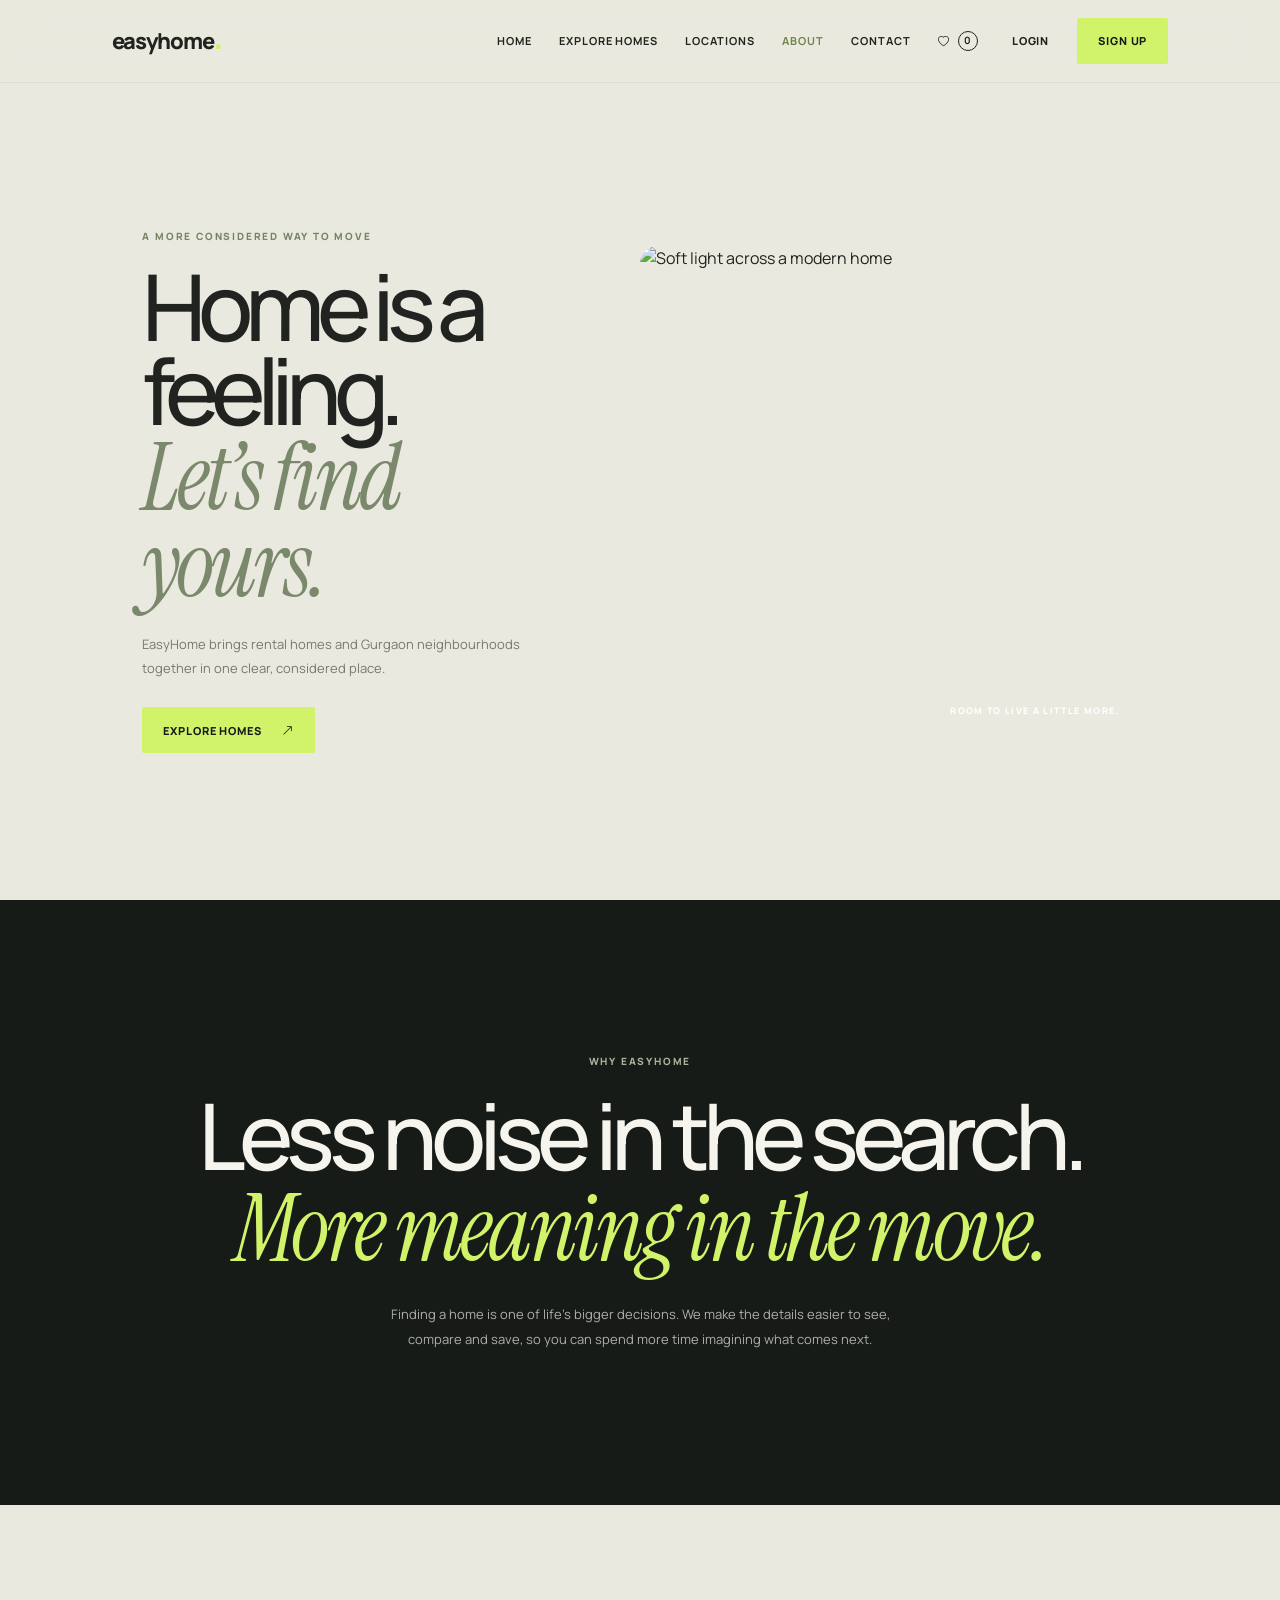
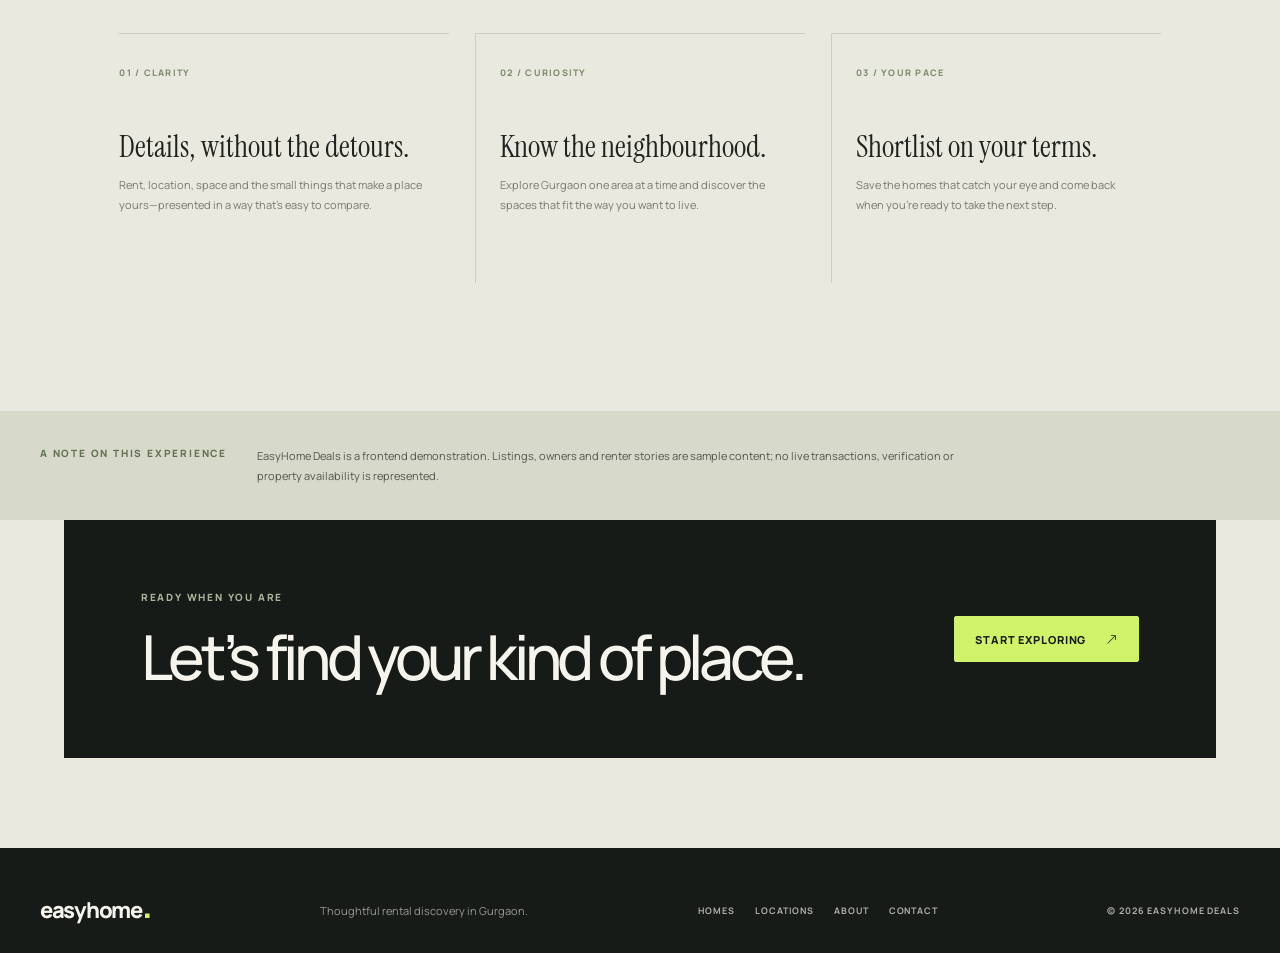
==== about.html @ 5fc77f05 "Redesign EasyHome Deals UI and add new pages" ====
<!DOCTYPE html>
<html lang="en">
<head><meta charset="UTF-8"><meta name="viewport" content="width=device-width, initial-scale=1.0"><title>About | EasyHome Deals</title><link rel="preconnect" href="https://images.unsplash.com"><link rel="stylesheet" href="https://cdn.jsdelivr.net/npm/bootstrap-icons@1.11.3/font/bootstrap-icons.css"><link rel="stylesheet" href="css/style.css"></head>
<body>
  <header><nav class="navbar" aria-label="Main navigation"><a class="logo" href="index.html">easyhome<span class="brand-mark">.</span></a><button class="menu-toggle" id="menuToggle" aria-label="Open menu" aria-expanded="false" aria-controls="navLinks"><i class="bi bi-list"></i></button><div class="nav-links" id="navLinks"><a href="index.html">Home</a><a href="explore.html">Explore Homes</a><a href="locations.html">Locations</a><a class="active" href="about.html">About</a><a href="contact.html">Contact</a><a href="wishlist.html" class="wishlist-link"><i class="bi bi-heart"></i><span data-wishlist-count>0</span></a></div><div class="auth-nav" data-auth></div></nav></header>
  <main class="brand-page">
    <section class="about-hero"><div><p class="eyebrow">A MORE CONSIDERED WAY TO MOVE</p><h1>Home is a feeling.<br><em>Let’s find yours.</em></h1><p>EasyHome brings rental homes and Gurgaon neighbourhoods together in one clear, considered place.</p><a class="primary-btn" href="explore.html">Explore homes <i class="bi bi-arrow-up-right"></i></a></div><div class="about-image"><img src="https://images.unsplash.com/photo-1600607688969-a5bfcd646154?auto=format&fit=crop&w=1400&q=85" alt="Soft light across a modern home" loading="lazy"><span>ROOM TO LIVE A LITTLE MORE.</span></div></section>
    <section class="about-manifesto"><p class="eyebrow">WHY EASYHOME</p><h2>Less noise in the search.<br><em>More meaning in the move.</em></h2><p>Finding a home is one of life’s bigger decisions. We make the details easier to see, compare and save, so you can spend more time imagining what comes next.</p></section>
    <section class="about-pillars section-wrap"><article><span>01 / CLARITY</span><h2>Details, without the detours.</h2><p>Rent, location, space and the small things that make a place yours—presented in a way that’s easy to compare.</p></article><article><span>02 / CURIOSITY</span><h2>Know the neighbourhood.</h2><p>Explore Gurgaon one area at a time and discover the spaces that fit the way you want to live.</p></article><article><span>03 / YOUR PACE</span><h2>Shortlist on your terms.</h2><p>Save the homes that catch your eye and come back when you’re ready to take the next step.</p></article></section>
    <section class="about-disclaimer"><span class="eyebrow">A NOTE ON THIS EXPERIENCE</span><p>EasyHome Deals is a frontend demonstration. Listings, owners and renter stories are sample content; no live transactions, verification or property availability is represented.</p></section>
    <section class="cta-banner"><div><p class="eyebrow">READY WHEN YOU ARE</p><h2>Let’s find your kind of place.</h2></div><a class="primary-btn" href="explore.html">Start exploring <i class="bi bi-arrow-up-right"></i></a></section>
  </main>
  <footer class="site-footer"><div class="footer-content"><a class="logo" href="index.html">easyhome<span class="brand-mark">.</span></a><p>Thoughtful rental discovery in Gurgaon.</p><div class="footer-links"><a href="explore.html">Homes</a><a href="locations.html">Locations</a><a href="about.html">About</a><a href="contact.html">Contact</a></div><span>© 2026 EASYHOME DEALS</span></div></footer>
  <script src="js/data.js"></script><script src="js/app.js"></script>
</body>
</html>
---- css/style.css ----
/* =========================================
   EASYHOME DEALS - MAIN STYLESHEET
   ========================================= */


/* ---------- Google Font ---------- */

@import url('https://fonts.googleapis.com/css2?family=DM+Sans:wght@400;500;600;700&family=Playfair+Display:wght@600;700&display=swap');
@import url('https://fonts.googleapis.com/css2?family=Instrument+Serif:ital@0;1&family=Manrope:wght@400;500;600;700;800&display=swap');


/* ---------- Global Styles ---------- */

* {
    margin: 0;
    padding: 0;
    box-sizing: border-box;
}

html {
    scroll-behavior: smooth;
}

body {
    font-family: 'DM Sans', sans-serif;
    background: #f8f8f6;
    color: #1d1d1d;
    line-height: 1.6;
}

a {
    text-decoration: none;
    color: inherit;
}

button,
input,
select {
    font-family: inherit;
}


/* ---------- Navigation ---------- */

header {
    width: 100%;
    background: #ffffff;
    position: sticky;
    top: 0;
    z-index: 1000;
    border-bottom: 1px solid #eeeeee;
}

.navbar {
    max-width: 1200px;
    margin: auto;
    height: 76px;

    display: flex;
    align-items: center;
    justify-content: space-between;

    padding: 0 24px;
}

.logo {
    font-size: 25px;
    font-weight: 700;
    letter-spacing: -0.5px;
}

.logo span {
    color: #c56a32;
}

.nav-links {
    display: flex;
    list-style: none;
    gap: 35px;
}

.nav-links a {
    font-size: 14px;
    font-weight: 500;
    color: #444;

    transition: 0.3s;
}

.nav-links a:hover {
    color: #c56a32;
}

.login-btn {
    border: none;
    background: #1d1d1d;
    color: white;

    padding: 11px 22px;

    border-radius: 8px;

    font-size: 14px;
    font-weight: 600;

    cursor: pointer;

    transition: 0.3s;
}

.login-btn:hover {
    background: #c56a32;
}


/* ---------- Hero Section ---------- */

.hero {
    min-height: 650px;

    display: flex;
    align-items: center;

    background:
        linear-gradient(
            rgba(20, 20, 20, 0.58),
            rgba(20, 20, 20, 0.58)
        ),
        url("https://images.unsplash.com/photo-1600607687920-4e2a09cf159d?auto=format&fit=crop&w=2000&q=85");

    background-size: cover;
    background-position: center;

    color: white;
}

.hero-content {
    width: 1200px;
    max-width: calc(100% - 48px);

    margin: auto;
}

.small-heading {
    font-size: 13px;
    font-weight: 700;

    letter-spacing: 2px;

    margin-bottom: 18px;
}

.hero h1 {
    max-width: 750px;

    font-family: 'Playfair Display', serif;

    font-size: clamp(48px, 6vw, 78px);

    line-height: 1.05;

    letter-spacing: -2px;

    margin-bottom: 25px;
}

.hero h1 span {
    display: block;
    color: #f0a36f;
}

.hero-text {
    max-width: 550px;

    font-size: 17px;

    color: #eeeeee;

    margin-bottom: 42px;
}


/* ---------- Search Box ---------- */

.search-box {
    max-width: 1050px;

    background: white;

    border-radius: 12px;

    padding: 10px;

    display: flex;
    align-items: center;

    gap: 5px;

    box-shadow: 0 15px 50px rgba(0, 0, 0, 0.25);
}

.search-field {
    flex: 1;
    height: 68px;
    padding: 0 15px;

    border-right: 1px solid #eeeeee;

    display: grid;
    grid-template-rows: 18px 24px;
    align-content: center;
}

.search-field label {
    display: flex;
    align-items: center;

    height: 18px;

    font-size: 11px;
    font-weight: 700;
    color: #888;

    text-transform: uppercase;
    letter-spacing: 0.5px;

    margin: 0;
}
.search-field input,
.search-field select {
    width: 100%;
    height: 24px;

    border: none;
    outline: none;

    background: transparent;

    color: #222;
    font-size: 14px;

    padding: 0;
    margin: 0;

    line-height: 24px;
}
.search-field select {
    appearance: auto;
    cursor: pointer;
}
.search-btn {
    border: none;

    background: #c56a32;

    color: white;

    padding: 18px 30px;

    border-radius: 8px;

    font-size: 14px;

    font-weight: 700;

    cursor: pointer;

    transition: 0.3s;
}

.search-btn:hover {
    background: #a95325;

    transform: translateY(-1px);
}


/* ---------- General Section ---------- */

.properties,
.locations {
    max-width: 1200px;

    margin: auto;

    padding: 100px 24px;
}

.section-heading {
    display: flex;

    align-items: end;

    justify-content: space-between;

    margin-bottom: 40px;
}

.section-label {
    color: #c56a32;

    font-size: 12px;

    font-weight: 700;

    letter-spacing: 2px;

    margin-bottom: 8px;
}

.section-heading h2,
.about h2 {
    font-family: 'Playfair Display', serif;

    font-size: 42px;

    line-height: 1.15;

    letter-spacing: -1px;
}

.section-heading > a {
    color: #c56a32;

    font-size: 14px;

    font-weight: 700;
}


/* ---------- Property Cards ---------- */

.property-grid {
    display: grid;

    grid-template-columns: repeat(3, 1fr);

    gap: 25px;
}

.property-card {
    background: white;

    border-radius: 14px;

    overflow: hidden;

    border: 1px solid #eeeeee;

    transition: 0.3s;
}

.property-card:hover {
    transform: translateY(-7px);

    box-shadow: 0 15px 40px rgba(0, 0, 0, 0.09);
}

.property-image {
    height: 230px;

    position: relative;

    overflow: hidden;

    background: #ddd;
}


   .property-image img {
    width: 100%;
    height: 100%;
    object-fit: cover;
    display: block;
    transition: 0.5s ease;
}

.property-card:hover .property-image img {
    transform: scale(1.05);
}


.property-badge {
    position: absolute;

    top: 15px;
    left: 15px;

    z-index: 2;

    background: white;

    color: #222;

    padding: 6px 11px;

    border-radius: 6px;

    font-size: 11px;

    font-weight: 700;
}

.property-info {
    padding: 22px;
}

.property-type {
    font-size: 11px;

    color: #c56a32;

    font-weight: 700;

    text-transform: uppercase;

    letter-spacing: 0.5px;

    margin-bottom: 7px;
}

.property-info h3 {
    font-size: 19px;

    margin-bottom: 7px;
}

.property-location {
    font-size: 13px;

    color: #777;

    margin-bottom: 20px;
}

.property-bottom {
    display: flex;

    align-items: center;

    justify-content: space-between;
}

.property-bottom strong {
    font-size: 18px;
}

.property-bottom strong span {
    font-size: 12px;

    font-weight: 400;

    color: #888;
}

.view-btn {
    border: 1px solid #ddd;

    background: white;

    padding: 8px 15px;

    border-radius: 7px;

    cursor: pointer;

    font-size: 12px;

    font-weight: 600;

    transition: 0.3s;
}

.view-btn:hover {
    background: #1d1d1d;

    color: white;

    border-color: #1d1d1d;
}


/* ---------- Locations ---------- */

.locations {
    padding-top: 20px;
}

.location-grid {
    display: grid;

    grid-template-columns: repeat(4, 1fr);

    gap: 18px;
}

.location-card {
    background: white;

    border: 1px solid #eeeeee;

    padding: 28px 22px;

    border-radius: 12px;

    transition: 0.3s;
}

.location-card:hover {
    transform: translateY(-5px);

    border-color: #c56a32;
}

.location-card h3 {
    font-size: 17px;

    margin-bottom: 5px;
}

.location-card p {
    color: #888;

    font-size: 12px;
}


/* ---------- About ---------- */

.about {
    background: #1d1d1d;

    color: white;

    padding: 100px 24px;
}

.about-content {
    max-width: 800px;

    margin: auto;

    text-align: center;
}

.about h2 {
    font-size: 48px;

    margin-bottom: 25px;
}

.about p:last-child {
    color: #bdbdbd;

    font-size: 16px;
}


/* ---------- Footer ---------- */

footer {
    background: #141414;

    color: white;

    padding: 35px 24px;
}

.footer-content {
    max-width: 1200px;

    margin: auto;

    display: flex;

    justify-content: space-between;

    align-items: center;
}

.footer-content h2 {
    font-size: 20px;

    margin-bottom: 5px;
}

.footer-content h2 span {
    color: #c56a32;
}

.footer-content p {
    color: #888;

    font-size: 12px;
}


/* ---------- Responsive Design ---------- */

@media (max-width: 900px) {

    .nav-links {
        display: none;
    }

    .search-box {
        flex-direction: column;

        align-items: stretch;
    }

    .search-field {
        border-right: none;

        border-bottom: 1px solid #eeeeee;
    }

    .search-btn {
        width: 100%;
    }

    .property-grid {
        grid-template-columns: repeat(2, 1fr);
    }

    .location-grid {
        grid-template-columns: repeat(2, 1fr);
    }
}


@media (max-width: 600px) {

    .navbar {
        height: 65px;
    }

    .logo {
        font-size: 21px;
    }

    .login-btn {
        padding: 9px 15px;
    }

    .hero {
        min-height: 700px;
    }

    .hero h1 {
        font-size: 45px;

        letter-spacing: -1px;
    }

    .hero-text {
        font-size: 15px;
    }

    .properties,
    .locations {
        padding: 70px 18px;
    }

    .section-heading h2 {
        font-size: 34px;
    }

    .property-grid {
        grid-template-columns: 1fr;
    }

    .location-grid {
        grid-template-columns: 1fr;
    }

    .about h2 {
        font-size: 36px;
    }

    .footer-content {
        flex-direction: column;

        align-items: flex-start;

        gap: 15px;
    }
}
/* ---------- Search Field Alignment Fix ---------- */

.search-box .search-field {
    position: relative;
    height: 68px;
    padding: 0 15px;
    display: block;
}

/* Keep all labels at exactly the same height */
.search-box .search-field label {
    position: absolute;
    top: 8px;
    left: 15px;

    height: 18px;
    margin: 0;

    display: block;
    line-height: 18px;
}

/* Keep all input/select values at exactly the same height */
.search-box .search-field input,
.search-box .search-field select {
    position: absolute;
    top: 31px;
    left: 15px;

    width: calc(100% - 30px);
    height: 24px;

    margin: 0;
    padding: 0;

    line-height: 24px;
}
/* =========================================
   PROPERTY DETAILS PAGE
========================================= */

.property-details {
    max-width: 1200px;
    margin: 60px auto;
    padding: 0 30px;

    display: grid;
    grid-template-columns: 1fr 1fr;

    gap: 50px;
}


/* Property Image */

.property-details-image {
    width: 100%;
    height: 550px;

    overflow: hidden;
    border-radius: 18px;
}


.property-details-image img {
    width: 100%;
    height: 100%;

    object-fit: cover;
}



/* Property Information */

.property-details-info {
    padding: 10px 0;
}


.property-details-info h1 {
    font-family: "Playfair Display", serif;

    font-size: 42px;
    line-height: 1.15;

    margin: 10px 0 15px;
}


.property-details-info .property-location {
    font-size: 16px;
    margin-bottom: 25px;
}



/* Price */

.property-price {
    font-size: 32px;
    font-weight: 700;

    margin-bottom: 30px;
}


.property-price span {
    font-size: 16px;
    font-weight: 400;
    color: #777;
}



/* Features */

.property-features {
    display: grid;

    grid-template-columns: repeat(2, 1fr);

    gap: 15px;

    margin-bottom: 35px;
}


.property-features div {
    padding: 18px;

    background: #f7f7f7;

    border-radius: 10px;

    display: flex;
    flex-direction: column;

    gap: 4px;

    font-size: 15px;
}


.property-features strong {
    font-size: 15px;
}


.property-features span {
    color: #777;
    font-size: 13px;
}



/* Description */

.property-description {
    margin-bottom: 30px;
}


.property-description h2,
.property-amenities h2 {
    font-family: "Playfair Display", serif;

    font-size: 25px;

    margin-bottom: 12px;
}


.property-description p {
    color: #666;

    line-height: 1.7;

    font-size: 15px;
}



/* Amenities */

.property-amenities {
    margin-bottom: 30px;
}


.amenities-list {
    display: flex;

    flex-wrap: wrap;

    gap: 10px;
}


.amenities-list span {
    background: #f7f7f7;

    padding: 10px 14px;

    border-radius: 8px;

    font-size: 14px;
}



/* Action Buttons */

.property-actions {
    display: flex;

    gap: 12px;
}


.contact-btn,
.whatsapp-btn {
    border: none;

    padding: 15px 25px;

    border-radius: 8px;

    font-size: 15px;

    font-weight: 600;

    cursor: pointer;
}


.contact-btn {
    background: #c56a32;

    color: white;
}


.whatsapp-btn {
    background: #222;

    color: white;
}


.contact-btn:hover,
.whatsapp-btn:hover {
    transform: translateY(-2px);
}



/* Responsive */

@media (max-width: 900px) {

    .property-details {
        grid-template-columns: 1fr;

        gap: 30px;

        margin-top: 30px;
    }


    .property-details-image {
        height: 400px;
    }


    .property-details-info h1 {
        font-size: 34px;
    }

}


@media (max-width: 600px) {

    .property-details {
        padding: 0 20px;
    }


    .property-details-image {
        height: 300px;
    }


    .property-details-info h1 {
        font-size: 30px;
    }


    .property-features {
        grid-template-columns: 1fr;
    }


    .property-actions {
        flex-direction: column;
    }


    .contact-btn,
    .whatsapp-btn {
        width: 100%;
    }

}
/* =========================================
   ENQUIRY FORM
========================================= */

.enquiry-section {
    margin-top: 35px;
    padding: 30px;

    background: #f7f7f7;

    border-radius: 15px;
}


.enquiry-section h2 {
    font-family: "Playfair Display", serif;

    font-size: 26px;

    margin-bottom: 8px;
}


.enquiry-section > p {
    color: #777;

    font-size: 14px;

    line-height: 1.6;

    margin-bottom: 25px;
}


/* Form */

#enquiryForm {
    display: flex;

    flex-direction: column;

    gap: 18px;
}


.form-group {
    display: flex;

    flex-direction: column;

    gap: 7px;
}


.form-group label {
    font-size: 13px;

    font-weight: 600;

    color: #333;
}


.form-group input,
.form-group textarea {
    width: 100%;

    box-sizing: border-box;

    padding: 13px 14px;

    border: 1px solid #ddd;

    border-radius: 8px;

    background: white;

    font-family: inherit;

    font-size: 14px;

    outline: none;
}


.form-group input:focus,
.form-group textarea:focus {
    border-color: #c56a32;
}


.form-group textarea {
    resize: vertical;
}


/* Submit Button */

.submit-enquiry-btn {
    width: 100%;

    padding: 15px;

    border: none;

    border-radius: 8px;

    background: #c56a32;

    color: white;

    font-size: 15px;

    font-weight: 600;

    cursor: pointer;
}


.submit-enquiry-btn:hover {
    transform: translateY(-2px);
}


/* Success Message */

.enquiry-success {
    display: none;

    margin-top: 18px;

    padding: 12px;

    border-radius: 8px;

    background: #eaf7ee;

    color: #247a3d;

    font-size: 14px;

    font-weight: 600;
}
/* =========================================
   AUTHENTICATION PAGES
========================================= */

.auth-section {
    min-height: calc(100vh - 140px);
    display: flex;
    align-items: center;
    justify-content: center;
    padding: 60px 20px;
    background: #fafafa;
}

.auth-container {
    width: 100%;
    max-width: 500px;
}

.auth-content {
    background: white;
    padding: 45px;
    border-radius: 18px;
    box-shadow: 0 10px 35px rgba(0, 0, 0, 0.08);
}

.auth-small-title {
    color: #c56a32;
    font-size: 12px;
    font-weight: 700;
    letter-spacing: 2px;
    margin-bottom: 10px;
}

.auth-content h1 {
    font-family: "Playfair Display", serif;
    font-size: 36px;
    margin-bottom: 12px;
}

.auth-description {
    color: #777;
    font-size: 14px;
    line-height: 1.6;
    margin-bottom: 30px;
}

#registerForm {
    display: flex;
    flex-direction: column;
    gap: 18px;
}

.auth-form-group {
    display: flex;
    flex-direction: column;
    gap: 7px;
}

.auth-form-group label {
    font-size: 13px;
    font-weight: 600;
    color: #333;
}

.auth-form-group input {
    width: 100%;
    box-sizing: border-box;
    padding: 13px 14px;
    border: 1px solid #ddd;
    border-radius: 8px;
    background: white;
    font-family: inherit;
    font-size: 14px;
    outline: none;
}

.auth-form-group input:focus {
    border-color: #c56a32;
}

.auth-btn {
    width: 100%;
    padding: 15px;
    margin-top: 5px;
    border: none;
    border-radius: 8px;
    background: #c56a32;
    color: white;
    font-size: 15px;
    font-weight: 600;
    cursor: pointer;
}

.auth-btn:hover {
    transform: translateY(-2px);
}

.auth-message {
    display: none;
    margin-top: 18px;
    padding: 12px;
    border-radius: 8px;
    background: #eaf7ee;
    color: #247a3d;
    font-size: 14px;
    font-weight: 600;
}

.auth-switch {
    text-align: center;
    margin-top: 25px;
    color: #777;
    font-size: 14px;
}

.auth-switch a {
    color: #c56a32;
    font-weight: 600;
    text-decoration: none;
}

.auth-switch a:hover {
    text-decoration: underline;
}


/* Mobile */

@media (max-width: 600px) {

    .auth-section {
        padding: 30px 15px;
    }

    .auth-content {
        padding: 30px 22px;
    }

    .auth-content h1 {
        font-size: 30px;
    }

}
/* =========================================
   LOGIN USER NAVIGATION
========================================= */

.auth-nav {
    display: flex;
    align-items: center;
    gap: 20px;
}

.user-nav {
    display: flex;
    align-items: center;
    gap: 15px;
}

#welcomeUser {
    font-size: 14px;
    font-weight: 600;
}

.logout-btn {
    border: none;
    padding: 9px 16px;
    border-radius: 7px;
    background: #222;
    color: white;
    font-size: 13px;
    font-weight: 600;
    cursor: pointer;
}

.logout-btn:hover {
    transform: translateY(-2px);
}

/* =========================================
   COMPLETE FRONTEND UI
========================================= */
:root { --accent:#c56a32; --accent-dark:#9f4d20; --ink:#20201e; --muted:#73736e; --cream:#f8f8f6; --line:#e8e7e2; }
.navbar { width:min(1200px,calc(100% - 48px)); height:76px; display:flex; align-items:center; justify-content:space-between; gap:24px; margin:auto; }
.logo { font-size:24px; font-weight:800; white-space:nowrap; }.logo span { color:var(--accent); }
.nav-links { display:flex; align-items:center; gap:26px; margin-left:auto; }.nav-links a { font-size:14px; font-weight:600; color:#555; }.nav-links a.active,.nav-links a:hover { color:var(--accent); }
.auth-nav { display:flex; align-items:center; }.login-link { margin-right:12px; font-weight:700; }.signup-link,.primary-btn { border:0; background:var(--accent); color:#fff!important; border-radius:8px; padding:12px 18px; font-weight:700; display:inline-flex; align-items:center; justify-content:center; cursor:pointer; }
.signup-link:hover,.primary-btn:hover { background:var(--accent-dark); }.wishlist-link { display:flex; align-items:center; gap:5px; }.wishlist-link span { min-width:20px; height:20px; display:grid; place-items:center; border-radius:50%; background:#f1e5dc; color:var(--accent); font-size:11px; }
.menu-toggle { display:none; border:0; background:none; font-size:26px; }.profile-menu { position:relative; }.profile-btn { border:0; background:#1d1d1d; color:#fff; border-radius:8px; padding:10px 14px; font-weight:700; }.profile-dropdown { position:absolute; right:0; top:48px; width:170px; display:none; flex-direction:column; background:#fff; border:1px solid var(--line); border-radius:10px; padding:8px; box-shadow:0 12px 35px rgba(0,0,0,.12); z-index:30; }.profile-dropdown.open { display:flex; }.profile-dropdown a,.profile-dropdown button { border:0; background:none; padding:10px; text-align:left; color:#444; }.profile-dropdown a:hover,.profile-dropdown button:hover { background:var(--cream); }
.section-wrap { max-width:1200px; margin:auto; padding:90px 24px; }.hero-cta { display:inline-flex; gap:8px; margin-top:20px; font-weight:700; border-bottom:1px solid rgba(255,255,255,.7); }.property-meta { display:flex; gap:12px; color:#777; font-size:12px; margin:-8px 0 18px; }.wish-btn { position:absolute; z-index:3; right:14px; top:14px; width:38px; height:38px; border-radius:50%; border:0; background:rgba(255,255,255,.94); color:#777; font-size:18px; cursor:pointer; box-shadow:0 4px 15px rgba(0,0,0,.12); }.wish-btn.active { background:var(--accent); color:#fff; }
.benefit-grid,.testimonial-grid { display:grid; grid-template-columns:repeat(4,1fr); gap:20px; }.benefit-grid article { background:#fff; border:1px solid var(--line); border-radius:14px; padding:28px; }.benefit-grid i { color:var(--accent); font-size:28px; }.benefit-grid h3 { margin:16px 0 8px; }.benefit-grid p { color:var(--muted); font-size:14px; }.section-heading.center { text-align:center; justify-content:center; }.how,.testimonials { background:#fff; max-width:none; }.steps { max-width:1000px; margin:auto; display:grid; grid-template-columns:repeat(3,1fr); gap:40px; text-align:center; }.steps span { width:48px; height:48px; display:grid; place-items:center; margin:0 auto 16px; border-radius:50%; background:var(--accent); color:#fff; font-family:"Playfair Display",serif; font-size:20px; }.steps p { color:var(--muted); }.testimonial-grid { max-width:1100px; margin:auto; }.testimonial-grid article { background:var(--cream); border-radius:14px; padding:28px; }.stars { color:#d99739; letter-spacing:2px; }.testimonial-grid article>p { min-height:100px; color:#555; }.person { display:flex; align-items:center; gap:12px; }.person>span { width:42px; height:42px; display:grid; place-items:center; border-radius:50%; background:var(--ink); color:#fff; font-size:12px; }.person div { display:flex; flex-direction:column; }.person small { color:var(--muted); }.cta-banner { max-width:1152px; margin:20px auto 90px; padding:55px 60px; border-radius:18px; background:var(--ink); color:#fff; display:flex; justify-content:space-between; align-items:center; }.cta-banner h2 { font-family:"Playfair Display",serif; font-size:38px; }.cta-banner .section-label { color:#ee9c68; }.footer-links { display:flex; gap:22px; }
.page-main { min-height:70vh; }.page-heading { background:#222; color:#fff; text-align:center; padding:70px 20px 80px; }.page-heading h1 { font-family:"Playfair Display",serif; font-size:52px; }.page-heading p:last-child { color:#bbb; }.page-heading .section-label { color:#ee9c68; }
.listing-layout { max-width:1200px; margin:auto; display:grid; grid-template-columns:250px 1fr; gap:28px; padding:60px 24px 90px; }.filters { align-self:start; position:sticky; top:100px; border:1px solid var(--line); border-radius:14px; padding:22px; background:#fff; }.filter-title { display:flex; justify-content:space-between; align-items:center; margin-bottom:16px; }.filter-title h2 { font-size:20px; }.filter-title button { border:0; background:none; color:var(--accent); cursor:pointer; }.filters label { display:flex; flex-direction:column; gap:7px; margin-bottom:16px; font-size:13px; font-weight:700; }.filters input,.filters select,.range-fields input { width:100%; height:43px; border:1px solid var(--line); border-radius:8px; padding:0 10px; background:#fff; }.range-fields { display:grid; grid-template-columns:1fr 1fr; gap:8px; }.results-toolbar { min-height:50px; display:flex; justify-content:space-between; align-items:flex-start; }.results-toolbar div { display:flex; gap:8px; }.results-toolbar select { height:40px; border:1px solid var(--line); border-radius:8px; padding:0 10px; }.view-toggle { width:40px; height:40px; border:1px solid var(--line); background:#fff; border-radius:8px; }.view-toggle.active { background:var(--ink); color:#fff; }.property-grid.list { grid-template-columns:1fr; }.property-grid.list .property-card { display:grid; grid-template-columns:280px 1fr; }.property-grid.list .property-image { height:100%; min-height:220px; }.load-more { display:block; margin:35px auto 0; border:1px solid var(--ink); background:#fff; border-radius:8px; padding:12px 22px; cursor:pointer; }.empty-state { text-align:center; padding:70px 20px; }.empty-state i { font-size:44px; color:var(--accent); }.empty-state h2 { margin:12px 0 8px; }.empty-state p { color:var(--muted); margin-bottom:20px; }
.location-cards { display:grid; grid-template-columns:repeat(4,1fr); gap:20px; }.location-showcase { background:#fff; border:1px solid var(--line); border-radius:14px; overflow:hidden; }.location-showcase img { width:100%; height:170px; object-fit:cover; }.location-showcase>div { padding:20px; }.location-showcase h2 { font-size:20px; }.location-showcase p { color:var(--muted); font-size:13px; margin:5px 0 15px; }
.about-hero { max-width:1200px; margin:70px auto; padding:0 24px; display:grid; grid-template-columns:1fr 1fr; align-items:center; gap:60px; }.about-hero h1 { font-family:"Playfair Display",serif; font-size:52px; line-height:1.1; }.about-hero img { width:100%; height:420px; object-fit:cover; border-radius:18px; }.story-grid { display:grid; grid-template-columns:1fr 1fr; gap:24px; }.story-grid article { background:#fff; border:1px solid var(--line); border-radius:14px; padding:40px; }.commitment { display:grid; grid-template-columns:1fr 1fr; gap:40px; align-items:center; }.commitment>div:first-child { max-width:500px; }.sample-stats { display:grid; grid-template-columns:repeat(3,1fr); gap:12px; }.sample-stats article { background:var(--ink); color:#fff; border-radius:12px; padding:28px 16px; text-align:center; }.sample-stats strong { display:block; font-size:32px; }.sample-stats span { color:#bbb; font-size:12px; }
.contact-layout { display:grid; grid-template-columns:280px 1fr; gap:30px; }.contact-cards { display:flex; flex-direction:column; gap:14px; }.contact-cards article { background:#fff; border:1px solid var(--line); border-radius:12px; padding:22px; }.contact-cards i { color:var(--accent); font-size:22px; }.contact-cards h3 { margin:10px 0 4px; }.contact-cards p { color:var(--muted); font-size:13px; }.contact-form,.admin-form { background:#fff; border:1px solid var(--line); border-radius:14px; padding:30px; }.form-row { display:grid; grid-template-columns:1fr 1fr; gap:16px; }.contact-form label,.admin-form label,.admin-login label { display:flex; flex-direction:column; gap:7px; margin-bottom:16px; font-size:13px; font-weight:700; }.contact-form input,.contact-form textarea,.admin-form input,.admin-form textarea,.admin-form select,.admin-login input { width:100%; border:1px solid var(--line); border-radius:8px; padding:12px; font:inherit; }.faq { max-width:900px; }.faq details { border-bottom:1px solid var(--line); padding:18px 0; }.faq summary { cursor:pointer; font-weight:700; }.faq details p { color:var(--muted); padding-top:10px; }
.detail-page { max-width:1200px; margin:auto; padding:50px 24px 80px; }.gallery-wrap { display:grid; grid-template-columns:1fr 150px; gap:12px; }.main-gallery { height:520px; position:relative; border-radius:16px; overflow:hidden; }.main-gallery img { width:100%; height:100%; object-fit:cover; }.gallery-nav { position:absolute; top:50%; width:42px; height:42px; border:0; border-radius:50%; background:rgba(255,255,255,.92); }.gallery-nav.prev { left:15px; }.gallery-nav.next { right:15px; }.gallery-thumbs { display:flex; flex-direction:column; gap:12px; }.gallery-thumb { height:165px; padding:0; border:2px solid transparent; border-radius:10px; overflow:hidden; }.gallery-thumb.active { border-color:var(--accent); }.gallery-thumb img { width:100%; height:100%; object-fit:cover; }.detail-layout { display:grid; grid-template-columns:1fr 330px; gap:40px; margin-top:40px; }.detail-main h1 { font-family:"Playfair Display",serif; font-size:44px; }.owner-card { align-self:start; position:sticky; top:100px; border:1px solid var(--line); border-radius:14px; padding:25px; background:#fff; }.owner-card h2 { font-size:24px; }.owner-card>p:not(.section-label) { color:var(--muted); margin:5px 0 20px; }.owner-card .primary-btn,.owner-card .secondary-btn { width:100%; margin-bottom:10px; }.secondary-btn { border:1px solid var(--ink); background:#fff; color:var(--ink); border-radius:8px; padding:12px 18px; font-weight:700; cursor:pointer; }.secondary-btn.active { background:#fff1e8; border-color:var(--accent); color:var(--accent); }.deposit-box { border-top:1px solid var(--line); margin-top:18px; padding-top:18px; display:flex; justify-content:space-between; }.property-features div { background:#f6f6f3; }.modal-backdrop { position:fixed; inset:0; z-index:2000; background:rgba(0,0,0,.55); display:grid; place-items:center; padding:20px; }.modal-backdrop[hidden] { display:none; }.modal { width:min(520px,100%); max-height:90vh; overflow:auto; background:#fff; border-radius:16px; padding:32px; position:relative; }.modal-close { position:absolute; right:18px; top:12px; border:0; background:none; font-size:28px; }.modal form { display:flex; flex-direction:column; }.modal label { display:flex; flex-direction:column; gap:6px; margin:10px 0; font-size:13px; font-weight:700; }.modal input,.modal textarea { border:1px solid var(--line); border-radius:8px; padding:12px; }.owner-actions { display:flex; gap:10px; margin:18px 0; }.owner-actions a { flex:1; text-align:center; border-radius:8px; padding:12px; background:#f1f1ed; }.modal-open { overflow:hidden; }.wishlist-section { max-width:1200px; margin:auto; padding:40px 24px 100px; }
.admin-gate { max-width:520px; margin:20px auto 80px; background:#fff; border:1px solid var(--line); border-radius:14px; padding:35px; }.admin-gate h1 { font-family:"Playfair Display",serif; }.demo-note { color:var(--muted); font-size:12px; }.admin-heading { display:flex; justify-content:space-between; align-items:center; margin:20px 24px 30px; }.admin-heading h1 { font-family:"Playfair Display",serif; }.admin-stats { display:grid; grid-template-columns:repeat(4,1fr); gap:16px; margin:0 24px 30px; }.admin-stats article { background:#fff; border:1px solid var(--line); border-radius:12px; padding:20px; display:flex; align-items:center; gap:14px; }.admin-stats i { color:var(--accent); font-size:24px; }.admin-stats div { display:flex; flex-direction:column; }.admin-stats strong { font-size:24px; }.admin-grid { display:grid; grid-template-columns:360px 1fr; gap:24px; margin:0 24px 80px; }.upload-preview { width:100%; max-height:180px; object-fit:cover; margin:10px 0; }.admin-lists { display:flex; flex-direction:column; gap:24px; }.admin-list article { background:#fff; border:1px solid var(--line); border-radius:10px; padding:12px; display:flex; align-items:center; gap:12px; margin-bottom:8px; }.admin-list article>img { width:70px; height:55px; object-fit:cover; border-radius:7px; }.admin-list article>div:not(.admin-actions) { flex:1; display:flex; flex-direction:column; }.admin-list article span { color:var(--muted); font-size:12px; }.admin-actions { display:flex; gap:6px; }.admin-actions button { border:1px solid var(--line); background:#fff; border-radius:6px; padding:7px 9px; cursor:pointer; }.admin-actions .danger { color:#b42318; }.admin-list article.read { opacity:.65; }.toast { position:fixed; left:50%; bottom:-100px; transform:translateX(-50%); z-index:3000; background:#20201e; color:#fff; border-radius:8px; padding:13px 18px; box-shadow:0 10px 30px rgba(0,0,0,.2); transition:.3s; }.toast.show { bottom:25px; }.back-to-top { position:fixed; right:24px; bottom:24px; width:44px; height:44px; border:0; border-radius:50%; background:var(--ink); color:#fff; opacity:0; pointer-events:none; transition:.3s; z-index:50; }.back-to-top.show { opacity:1; pointer-events:auto; }

@media (max-width:900px) {
  .navbar { width:calc(100% - 32px); }.menu-toggle { display:block; order:3; }.nav-links { display:none; position:absolute; left:16px; right:16px; top:68px; background:#fff; border:1px solid var(--line); border-radius:12px; padding:18px; flex-direction:column; align-items:flex-start; box-shadow:0 15px 40px rgba(0,0,0,.12); }.nav-links.open { display:flex; }.auth-nav { margin-left:auto; }.auth-nav .login-link { display:none; }.benefit-grid,.testimonial-grid { grid-template-columns:repeat(2,1fr); }.location-cards { grid-template-columns:repeat(2,1fr); }.listing-layout { grid-template-columns:220px 1fr; }.property-grid.list .property-card { grid-template-columns:220px 1fr; }.gallery-wrap { grid-template-columns:1fr; }.main-gallery { height:430px; }.gallery-thumbs { flex-direction:row; }.gallery-thumb { width:120px; height:90px; }.detail-layout { grid-template-columns:1fr 280px; }.about-hero { grid-template-columns:1fr; }.contact-layout { grid-template-columns:220px 1fr; }.admin-stats { grid-template-columns:repeat(2,1fr); }.admin-grid { grid-template-columns:300px 1fr; }
}
@media (max-width:600px) {
  .navbar { height:68px; }.logo { font-size:20px; }.auth-nav { display:none; }.hero { min-height:620px; }.hero-content { max-width:calc(100% - 36px); }.hero h1 { font-size:43px; }.search-box { padding:8px; }.search-field { height:58px!important; }.section-wrap { padding:65px 18px; }.section-heading { align-items:flex-start; }.section-heading h2 { font-size:34px; }.property-grid { grid-template-columns:1fr!important; }.benefit-grid,.testimonial-grid,.steps,.location-cards { grid-template-columns:1fr; }.steps { gap:25px; }.cta-banner { margin:20px 18px 70px; padding:35px 25px; flex-direction:column; align-items:flex-start; gap:20px; }.cta-banner h2 { font-size:30px; }.footer-content { flex-direction:column; align-items:flex-start; }.footer-links { flex-wrap:wrap; }.listing-layout { grid-template-columns:1fr; padding:35px 18px 70px; }.filters { position:static; }.results-toolbar { align-items:center; }.results-toolbar div { flex-wrap:wrap; justify-content:flex-end; }.property-grid.list .property-card { grid-template-columns:1fr; }.property-grid.list .property-image { height:220px; }.location-cards { padding:50px 18px; }.location-showcase img { height:200px; }.about-hero { margin:40px auto; }.about-hero h1 { font-size:40px; }.about-hero img { height:300px; }.story-grid,.commitment,.contact-layout { grid-template-columns:1fr; }.sample-stats { grid-template-columns:1fr; }.form-row { grid-template-columns:1fr; }.detail-page { padding:25px 18px 60px; }.main-gallery { height:300px; }.gallery-thumbs { overflow-x:auto; }.detail-layout { grid-template-columns:1fr; }.owner-card { position:static; }.detail-main h1 { font-size:32px; }.property-features { grid-template-columns:1fr 1fr!important; }.similar.section-wrap { padding-left:0; padding-right:0; }.page-heading h1 { font-size:40px; }.admin-stats { grid-template-columns:1fr 1fr; margin:0 18px 20px; }.admin-heading { margin:20px 18px; }.admin-grid { grid-template-columns:1fr; margin:0 18px 60px; }.admin-list article { align-items:flex-start; }.admin-actions { flex-direction:column; }.back-to-top { right:16px; bottom:16px; }
}
@media (max-width:600px) {
  .navbar { gap:8px; }
  .logo { font-size:17px; }
  .auth-nav { display:flex; gap:6px; }
  .auth-nav .login-link { display:block; margin-right:0; font-size:12px; }
  .auth-nav .signup-link { padding:7px 8px; font-size:11px; }
  .profile-btn { padding:8px; font-size:12px; }
}

/* Motion system */
html { scroll-behavior:smooth; }
:where(a,button,input,select,textarea,summary):focus-visible {
  outline:3px solid rgba(197,106,50,.55);
  outline-offset:3px;
}
header { transition:background-color .3s ease, box-shadow .3s ease, backdrop-filter .3s ease; }
header.is-scrolled {
  background:rgba(255,255,255,.94);
  box-shadow:0 8px 26px rgba(28,27,24,.08);
  backdrop-filter:saturate(140%) blur(12px);
}
.motion-enabled header { animation:nav-enter .65s cubic-bezier(.2,.7,.2,1) both; }
.motion-enabled .logo { animation:logo-enter .7s .08s cubic-bezier(.2,.7,.2,1) both; }
.motion-enabled .hero { position:relative; isolation:isolate; overflow:hidden; background:transparent; }
.motion-enabled .hero::before {
  content:"";
  position:absolute;
  z-index:-1;
  inset:-2%;
  background:
    linear-gradient(rgba(20,20,20,.58),rgba(20,20,20,.58)),
    url("https://images.unsplash.com/photo-1600607687920-4e2a09cf159d?auto=format&fit=crop&w=2000&q=85") center calc(50% + var(--hero-offset,0px))/cover no-repeat;
  transform:scale(1.055);
  animation:hero-image-enter 1.25s cubic-bezier(.2,.7,.2,1) both;
  will-change:transform;
}
.motion-enabled .hero-content > * { animation:hero-copy-enter .7s cubic-bezier(.2,.7,.2,1) both; }
.motion-enabled .hero-content > :nth-child(1) { animation-delay:.12s; }
.motion-enabled .hero-content > :nth-child(2) { animation-delay:.2s; }
.motion-enabled .hero-content > :nth-child(3) { animation-delay:.32s; }
.motion-enabled .hero-content > :nth-child(4) { animation-delay:.42s; }
.motion-enabled .hero-content > :nth-child(5) { animation-delay:.52s; }
.hero h1 span { transition:color .35s ease; }
.hero-cta { transform:translate3d(var(--magnet-x,0px),var(--magnet-y,0px),0); transition:transform .24s ease,color .25s ease; }
.hero-cta i,.cta-banner .primary-btn { transition:transform .25s ease,background-color .25s ease,box-shadow .25s ease; }
.hero-cta:hover i { transform:translateX(5px); }
.cta-banner .primary-btn { transform:translate3d(var(--magnet-x,0px),var(--magnet-y,0px),0); }
.cta-banner .primary-btn:hover { box-shadow:0 10px 24px rgba(197,106,50,.24); }
.search-box { transition:transform .3s ease,box-shadow .3s ease; }
.search-box:focus-within { transform:translateY(-3px); box-shadow:0 20px 55px rgba(0,0,0,.3); }
.search-field { transition:background-color .22s ease; }
.search-field:focus-within { background:#fffaf6; }
.search-field input:focus-visible,.search-field select:focus-visible { outline:none; }
.search-btn { transition:background-color .25s ease,transform .25s ease,box-shadow .25s ease; }
.search-btn:hover { box-shadow:0 8px 20px rgba(197,106,50,.28); }
.property-card {
  --tilt-x:0deg;
  --tilt-y:0deg;
  transform:perspective(1000px) rotateX(var(--tilt-x)) rotateY(var(--tilt-y));
  transition:transform .4s cubic-bezier(.2,.7,.2,1),box-shadow .4s ease,border-color .3s ease;
}
.property-card:hover {
  transform:perspective(1000px) rotateX(var(--tilt-x)) rotateY(var(--tilt-y)) translateY(-5px);
  box-shadow:0 22px 48px rgba(29,29,29,.13);
  border-color:rgba(197,106,50,.25);
}
.property-image img,.location-showcase img { transition:transform .8s cubic-bezier(.2,.7,.2,1); }
.property-card:hover .property-image img,.location-showcase:hover img { transform:scale(1.045); }
.property-card .view-btn,.location-card span,.location-showcase .view-btn { transition:transform .25s ease,color .25s ease,background-color .25s ease; }
.property-card .view-btn:hover,.location-showcase .view-btn:hover { transform:translateY(-2px); }
.location-card { position:relative; overflow:hidden; transition:transform .35s ease,border-color .35s ease,box-shadow .35s ease; }
.location-card:hover { box-shadow:0 16px 35px rgba(29,29,29,.09); }
.location-card span { display:inline-block; }
.location-card:hover span { transform:translateX(5px); }
.location-showcase { transition:transform .35s ease,box-shadow .35s ease,border-color .35s ease; }
.location-showcase:hover { transform:translateY(-5px); box-shadow:0 18px 38px rgba(29,29,29,.11); border-color:rgba(197,106,50,.3); }
.location-showcase>div { transition:transform .35s ease; }
.location-showcase:hover>div { transform:translateY(-2px); }
.wish-btn { transition:transform .25s ease,background-color .25s ease,color .25s ease; }
.wish-btn:hover { transform:scale(1.08); }
.wish-btn.wish-pop { animation:wish-pop .38s cubic-bezier(.2,.7,.2,1); }
[data-wishlist-count].count-pop { animation:count-pop .32s ease; }
.primary-btn,.secondary-btn,.view-btn,.testimonial-nav,.testimonial-dot { transition:transform .22s ease,background-color .22s ease,border-color .22s ease,color .22s ease,box-shadow .22s ease; }
.primary-btn:active,.secondary-btn:active,.search-btn:active,.view-btn:active { transform:scale(.98); }
.toast { transition:opacity .28s ease,transform .38s cubic-bezier(.2,.7,.2,1),bottom .38s cubic-bezier(.2,.7,.2,1); }
.toast:not(.show) { opacity:0; transform:translate(-50%,12px); }
.toast.show { opacity:1; transform:translate(-50%,0); }
.back-to-top { transition:opacity .25s ease,transform .25s ease,background-color .25s ease; transform:translateY(8px); }
.back-to-top.show { transform:translateY(0); }
.back-to-top:hover { background:var(--accent); }
.modal-backdrop { opacity:0; transition:opacity .25s ease; }
.modal-backdrop.is-open { opacity:1; }
.modal { transform:translateY(12px) scale(.985); opacity:.96; transition:transform .28s cubic-bezier(.2,.7,.2,1),opacity .28s ease; }
.modal-backdrop.is-open .modal { transform:translateY(0) scale(1); opacity:1; }
.main-gallery img { transition:transform .65s cubic-bezier(.2,.7,.2,1),opacity .2s ease; }
.main-gallery:hover img { transform:scale(1.025); }
.gallery-thumb { transition:border-color .25s ease,transform .25s ease,opacity .25s ease; opacity:.78; }
.gallery-thumb:hover,.gallery-thumb.active { opacity:1; transform:translateY(-2px); }
.profile-dropdown { transform:translateY(-5px); opacity:0; transition:transform .2s ease,opacity .2s ease; pointer-events:none; }
.profile-dropdown.open { transform:translateY(0); opacity:1; pointer-events:auto; }
.menu-toggle i { display:inline-block; transition:transform .25s ease; }
.menu-toggle[aria-expanded="true"] i { transform:scale(.88); }
.testimonial-viewport { max-width:860px; margin:0 auto; overflow:hidden; }
.testimonial-grid.testimonial-track {
  display:flex;
  width:100%;
  max-width:none;
  gap:0;
  transform:translateX(calc(var(--testimonial-index,0) * -100%));
  transition:transform .55s cubic-bezier(.2,.7,.2,1);
}
.testimonial-track article { flex:0 0 100%; max-width:none; }
.testimonial-track article[aria-hidden="true"] { pointer-events:none; }
.testimonial-controls { display:flex; justify-content:center; align-items:center; gap:18px; margin:24px auto 0; }
.testimonial-nav { width:42px; height:42px; display:grid; place-items:center; border:1px solid var(--line); border-radius:50%; background:#fff; cursor:pointer; }
.testimonial-nav:hover { color:var(--accent); border-color:var(--accent); transform:translateY(-2px); }
.testimonial-indicators { display:flex; gap:8px; }
.testimonial-dot { width:8px; height:8px; padding:0; border:0; border-radius:8px; background:#d3d0ca; cursor:pointer; }
.testimonial-dot.active { width:24px; background:var(--accent); }
.motion-enabled [data-reveal] {
  opacity:0;
  transform:translate3d(0,22px,0);
  transition:opacity .65s cubic-bezier(.2,.7,.2,1),transform .65s cubic-bezier(.2,.7,.2,1);
  transition-delay:var(--reveal-delay,0ms);
}
.motion-enabled [data-reveal="left"] { transform:translate3d(-22px,0,0); }
.motion-enabled [data-reveal="right"] { transform:translate3d(22px,0,0); }
.motion-enabled [data-reveal="scale"] { transform:scale(.97); }
.motion-enabled [data-reveal].is-visible { opacity:1; transform:translate3d(0,0,0) scale(1); }
.motion-enabled .property-card[data-reveal] { transition-delay:var(--reveal-delay,0ms),0ms,0ms; }
@keyframes nav-enter { from { opacity:0; transform:translateY(-8px); } to { opacity:1; transform:translateY(0); } }
@keyframes logo-enter { from { opacity:0; transform:translateY(5px); } to { opacity:1; transform:translateY(0); } }
@keyframes hero-copy-enter { from { opacity:0; transform:translateY(18px); } to { opacity:1; transform:translateY(0); } }
@keyframes hero-image-enter { from { transform:scale(1.09); } to { transform:scale(1.055); } }
@keyframes wish-pop { 0%,100% { transform:scale(1); } 45% { transform:scale(1.22); } }
@keyframes count-pop { 0%,100% { transform:scale(1); } 45% { transform:scale(1.18); } }
@media (max-width:900px) {
  .property-card { transform:none; }
  .property-card:hover { transform:translateY(-3px); }
  .motion-enabled .hero::before { animation-duration:.8s; }
}
@media (max-width:600px) {
  .motion-enabled .hero::before { transform:none; animation:none; }
  .hero { background-position:center calc(50% + var(--hero-offset,0px)); }
  .testimonial-viewport { max-width:100%; }
  .testimonial-grid.testimonial-track { grid-template-columns:none; transform:translateX(calc(var(--testimonial-index,0) * -33.333333%)); }
}
@media (max-width:900px) {
  .motion-enabled .nav-links {
    display:flex;
    opacity:0;
    visibility:hidden;
    pointer-events:none;
    transform:translateY(-8px);
    transition:opacity .22s ease,transform .22s ease,visibility .22s;
  }
  .motion-enabled .nav-links.open {
    opacity:1;
    visibility:visible;
    pointer-events:auto;
    transform:translateY(0);
  }
  .motion-enabled .nav-links.open a { animation:nav-item-enter .28s both; }
  .motion-enabled .nav-links.open a:nth-child(2) { animation-delay:.025s; }
  .motion-enabled .nav-links.open a:nth-child(3) { animation-delay:.05s; }
  .motion-enabled .nav-links.open a:nth-child(4) { animation-delay:.075s; }
  .motion-enabled .nav-links.open a:nth-child(5) { animation-delay:.1s; }
  .motion-enabled .nav-links.open a:nth-child(6) { animation-delay:.125s; }
}
.motion-enabled .property-card[data-reveal].is-visible {
  transform:perspective(1000px) rotateX(var(--tilt-x)) rotateY(var(--tilt-y));
}
.motion-enabled .property-card[data-reveal].is-visible:hover {
  transform:perspective(1000px) rotateX(var(--tilt-x)) rotateY(var(--tilt-y)) translateY(-5px);
}
@media (hover:none),(max-width:900px) {
  .motion-enabled .property-card[data-reveal].is-visible,
  .motion-enabled .property-card[data-reveal].is-visible:hover { transform:none; }
}
.search-btn.is-loading { color:transparent; position:relative; pointer-events:none; }
.search-btn.is-loading::after {
  content:"";
  position:absolute;
  left:calc(50% - 8px);
  top:calc(50% - 8px);
  width:16px;
  height:16px;
  border:2px solid rgba(255,255,255,.45);
  border-top-color:#fff;
  border-radius:50%;
  animation:search-spin .65s linear infinite;
}
.main-gallery img { will-change:opacity,transform; }
.image-fallback { background:linear-gradient(135deg,#e9e4dc,#cfc8bd); }
.image-fallback img { opacity:0!important; }
.auth-message:not(:empty),.enquiry-success:not(:empty) { animation:success-enter .36s cubic-bezier(.2,.7,.2,1) both; }
@keyframes success-enter { from { opacity:0; transform:translateY(7px); } to { opacity:1; transform:translateY(0); } }
@keyframes nav-item-enter { from { opacity:0; transform:translateY(-4px); } to { opacity:1; transform:translateY(0); } }
@keyframes search-spin { to { transform:rotate(360deg); } }
@media (prefers-reduced-motion:reduce) {
  html { scroll-behavior:auto; }
  *,*::before,*::after {
    animation-duration:.01ms!important;
    animation-iteration-count:1!important;
    scroll-behavior:auto!important;
    transition-duration:.01ms!important;
  }
}

/* EasyHome editorial redesign */
:root {
  --limestone:#eae9df;
  --midnight:#171b18;
  --ink:#20231f;
  --muted:#77796f;
  --sage:#a7b49a;
  --citron:#d1f36a;
  --paper:#f5f4ed;
  --line:rgba(32,35,31,.14);
  --brand-serif:"Instrument Serif","Playfair Display",Georgia,serif;
  --brand-sans:"Manrope","DM Sans",Arial,sans-serif;
}
html { background:var(--limestone); scroll-padding-top:100px; }
body { background:var(--limestone); color:var(--ink); font-family:var(--brand-sans); line-height:1.55; }
body,button,input,select,textarea { font-family:var(--brand-sans); }
body::before { content:none; }
img { display:block; }
a { text-decoration:none; }
button,input,select,textarea { color:inherit; }
:where(a,button,input,select,textarea,summary):focus-visible { outline:2px solid var(--citron); outline-offset:4px; }
header {
  position:fixed;
  inset:0 0 auto;
  z-index:1000;
  width:100%;
  background:rgba(234,233,223,.94);
  border:0;
  box-shadow:0 1px 0 rgba(32,35,31,.06);
  backdrop-filter:blur(16px);
  transition:background .35s ease,box-shadow .35s ease,transform .35s ease;
}
header.is-scrolled { background:rgba(245,244,237,.94); box-shadow:0 10px 32px rgba(23,27,24,.1); }
.home-page>header { background:transparent; color:#fff; box-shadow:none; backdrop-filter:none; }
.home-page>header .nav-links a,.home-page>header .login-link { color:rgba(255,255,255,.82); }
.home-page>header .nav-links a:hover,.home-page>header .nav-links a.active { color:var(--citron); }
.home-page>header .logo { color:#fff; }
.home-page>header .signup-link { color:var(--midnight)!important; }
.home-page>header.is-scrolled { background:rgba(234,233,223,.94); color:var(--ink); box-shadow:0 10px 32px rgba(23,27,24,.1); backdrop-filter:blur(16px); }
.home-page>header.is-scrolled .logo { color:var(--ink); }
.home-page>header.is-scrolled .nav-links a,.home-page>header.is-scrolled .login-link { color:var(--ink); }
.home-page>header.is-scrolled .nav-links a:hover,.home-page>header.is-scrolled .nav-links a.active { color:#66764e; }
.home-page>header.is-scrolled .menu-toggle { color:var(--ink); }
.navbar { width:min(1440px,100%); height:82px; margin:auto; padding:0 clamp(22px,5.6vw,88px); gap:34px; }
.logo { color:var(--ink); font-family:var(--brand-sans); font-size:22px; font-weight:800; letter-spacing:-1.3px; }
.logo .brand-mark { color:var(--citron); font-size:1.5em; line-height:0; }
.nav-links { gap:clamp(16px,2.1vw,32px); margin-left:auto; }
.nav-links a { color:var(--ink); font-size:11px; font-weight:700; letter-spacing:.09em; text-transform:uppercase; transition:color .25s ease,opacity .25s ease; }
.nav-links a.active { color:#71834f; }
.wishlist-link { gap:8px; }
.wishlist-link span { display:grid; place-items:center; min-width:20px; height:20px; border:1px solid currentColor; border-radius:50%; background:transparent; color:inherit; font-size:10px; }
.auth-nav { gap:16px; }
.login-link { color:var(--ink); font-size:11px; font-weight:800; letter-spacing:.08em; text-transform:uppercase; }
.signup-link,.primary-btn {
  display:inline-flex;
  min-height:46px;
  align-items:center;
  justify-content:center;
  gap:20px;
  padding:0 20px;
  border:1px solid var(--citron);
  border-radius:2px;
  background:var(--citron);
  color:var(--midnight)!important;
  font-size:11px;
  font-weight:800;
  letter-spacing:.08em;
  text-transform:uppercase;
}
.signup-link:hover,.primary-btn:hover { background:#e0ff88; color:var(--midnight)!important; }
.profile-btn { padding:11px 14px; border:1px solid var(--line); border-radius:2px; background:var(--midnight); color:#fff; font:700 11px var(--brand-sans); }
.profile-dropdown { top:50px; border:1px solid var(--line); border-radius:2px; background:var(--paper); }
.profile-dropdown a,.profile-dropdown button { font:700 11px var(--brand-sans); }
.menu-toggle { display:none; color:var(--ink); }
.home-page>header:not(.is-scrolled) .menu-toggle { color:#fff; }
.section-wrap { width:min(1440px,100%); margin:0 auto; padding:clamp(80px,10vw,148px) clamp(22px,6.2vw,96px); }
.eyebrow,.small-heading,.section-label {
  display:flex;
  align-items:center;
  gap:11px;
  margin:0 0 22px;
  color:#778367;
  font-size:10px;
  font-weight:800;
  letter-spacing:.18em;
  line-height:1.4;
  text-transform:uppercase;
}
.eyebrow-line { width:27px; height:1px; background:currentColor; }
.hero {
  position:relative;
  display:flex;
  min-height:max(760px,100svh);
  align-items:center;
  overflow:hidden;
  isolation:isolate;
  background:var(--midnight);
  color:#fff;
  padding:120px clamp(22px,10vw,155px) 140px;
}
.motion-enabled .hero { background:var(--midnight); }
.motion-enabled .hero::before,.hero::before {
  content:"";
  position:absolute;
  z-index:-2;
  inset:-3%;
  background:
    linear-gradient(90deg,rgba(13,17,14,.78) 0%,rgba(13,17,14,.48) 44%,rgba(13,17,14,.08) 100%),
    linear-gradient(0deg,rgba(13,17,14,.45),transparent 42%),
    url("https://images.unsplash.com/photo-1600607687920-4e2a09cf159d?auto=format&fit=crop&w=2200&q=90") center 52%/cover no-repeat;
  transform:scale(1.045);
  animation:hero-image-enter 1.4s cubic-bezier(.2,.7,.2,1) both;
  will-change:transform;
}
.hero-grain { position:absolute; z-index:-1; inset:0; background:linear-gradient(110deg,rgba(20,25,20,.17),transparent 70%); pointer-events:none; }
.hero-content { width:min(860px,100%); margin:0; }
.hero .small-heading { color:var(--citron); }
.hero h1,.page-heading h1,.about-hero h1,.contact-hero h1,.neighbourhood-hero h1 {
  margin:0;
  font-family:var(--brand-sans);
  font-size:clamp(66px,10.4vw,154px);
  font-weight:500;
  letter-spacing:-.09em;
  line-height:.91;
}
.hero h1 span { display:inline; color:var(--citron); font-family:var(--brand-serif); font-size:1.05em; font-weight:400; font-style:italic; letter-spacing:-.055em; }
.hero-text { max-width:430px; margin:30px 0 0; color:rgba(255,255,255,.76); font-size:15px; line-height:1.8; }
.hero-cta { display:inline-flex; align-items:center; gap:20px; margin-top:34px; padding:0 0 10px; border-bottom:1px solid rgba(255,255,255,.4); color:#fff; font-size:11px; font-weight:800; letter-spacing:.12em; text-transform:uppercase; }
.hero-cta i { color:var(--citron); }
.hero-caption { position:absolute; right:clamp(22px,6vw,92px); bottom:42px; display:flex; flex-direction:column; gap:7px; color:rgba(255,255,255,.74); font-size:9px; letter-spacing:.13em; text-align:right; text-transform:uppercase; }
.hero-caption span:last-child { color:rgba(255,255,255,.56); font-size:10px; letter-spacing:.05em; text-transform:none; }
.hero-seal { position:absolute; right:clamp(24px,8vw,120px); top:31%; display:flex; width:124px; height:124px; flex-direction:column; align-items:center; justify-content:center; gap:8px; border:1px solid rgba(255,255,255,.48); border-radius:50%; background:rgba(23,27,24,.2); color:#fff; font-size:9px; font-weight:700; letter-spacing:.05em; text-align:center; backdrop-filter:blur(8px); }
.hero-seal i { color:var(--citron); font-size:20px; }
.scroll-cue { position:absolute; left:clamp(22px,6vw,92px); bottom:42px; display:flex; align-items:center; gap:12px; color:rgba(255,255,255,.72); font-size:9px; font-weight:700; letter-spacing:.15em; }
.scroll-cue span { width:35px; height:1px; background:var(--citron); }
.search-dock { position:relative; z-index:4; width:min(1240px,calc(100% - 48px)); margin:-52px auto 0; padding:32px 38px 22px; background:var(--paper); box-shadow:0 26px 70px rgba(23,27,24,.13); }
.search-intro { display:flex; align-items:baseline; justify-content:space-between; margin-bottom:22px; }
.search-intro .eyebrow { margin-bottom:0; }
.search-intro h2 { margin:0; font-family:var(--brand-serif); font-size:25px; font-weight:400; }
.search-box { display:grid; grid-template-columns:1.35fr 1fr 1fr 1fr auto; align-items:stretch; gap:0; max-width:none; padding:0; border-top:1px solid var(--line); border-bottom:1px solid var(--line); border-radius:0; background:transparent; box-shadow:none; }
.search-box:focus-within { transform:none; box-shadow:none; }
.search-field { display:flex; height:auto; min-width:0; flex-direction:column; justify-content:center; gap:10px; padding:16px 18px; border:0; border-right:1px solid var(--line); background:transparent; }
.search-field:focus-within { background:rgba(167,180,154,.12); }
.search-field label { position:static; height:auto; color:var(--muted); font-size:9px; font-weight:800; letter-spacing:.12em; line-height:1.2; }
.search-field input,.search-field select { position:static; width:100%; height:24px; padding:0; border:0; outline:0; background:transparent; color:var(--ink); font-size:12px; line-height:24px; }
.search-field select { cursor:pointer; }
.input-with-icon { display:flex; align-items:center; gap:8px; }
.input-with-icon i { color:#849074; font-size:13px; }
.search-btn { display:flex; min-width:145px; align-items:center; justify-content:space-between; gap:18px; padding:0 18px; border:0; border-radius:0; background:var(--citron); color:var(--midnight); font-size:10px; font-weight:800; letter-spacing:.09em; text-transform:uppercase; }
.search-btn:hover { background:#c2e35e; box-shadow:none; transform:none; }
.search-btn i { font-size:17px; }
.search-reset { margin-top:13px; padding:3px 0; border:0; background:transparent; color:var(--muted); cursor:pointer; font:700 9px var(--brand-sans); letter-spacing:.1em; text-transform:uppercase; }
.search-reset:hover { color:var(--ink); }
.editorial-heading { display:flex; align-items:flex-end; justify-content:space-between; gap:35px; margin-bottom:52px; }
.editorial-heading .eyebrow { margin-bottom:22px; }
.editorial-heading h2,.living-note h2,.about-manifesto h2 {
  margin:0;
  font-family:var(--brand-sans);
  font-size:clamp(45px,6.6vw,88px);
  font-weight:500;
  letter-spacing:-.075em;
  line-height:.98;
}
.editorial-heading h2 em,.living-note h2 em,.about-manifesto h2 em,.about-hero h1 em,.contact-hero h1 em,.neighbourhood-hero h1 em,.page-heading h1 em {
  color:#778768;
  font-family:var(--brand-serif);
  font-weight:400;
  letter-spacing:-.04em;
}
.heading-aside { max-width:265px; margin:0 0 7px; color:var(--muted); font-size:13px; line-height:1.8; }
.heading-aside p { margin:0 0 18px; }
.text-link,.story-link { display:inline-flex; align-items:center; gap:18px; color:var(--ink); font-size:10px; font-weight:800; letter-spacing:.11em; text-transform:uppercase; }
.text-link i,.story-link i { color:#788765; transition:transform .25s ease; }
.text-link:hover i,.story-link:hover i { transform:translate(3px,-3px); }
.properties { padding-top:clamp(90px,11vw,155px); }
.property-grid { display:grid; grid-template-columns:repeat(12,minmax(0,1fr)); gap:26px 22px; }
.property-card {
  display:flex;
  min-width:0;
  flex-direction:column;
  overflow:hidden;
  border:0;
  border-radius:0;
  background:transparent;
  box-shadow:none;
  transform:perspective(1000px) rotateX(var(--tilt-x,0deg)) rotateY(var(--tilt-y,0deg));
}
.property-card:nth-child(6n+1),.property-card:nth-child(6n+4),.property-card:nth-child(6n+5) { grid-column:span 7; }
.property-card:nth-child(6n+2),.property-card:nth-child(6n+3),.property-card:nth-child(6n+6) { grid-column:span 5; }
.property-card:nth-child(6n+2),.property-card:nth-child(6n+5) { margin-top:70px; }
.property-card:hover { transform:perspective(1000px) rotateX(var(--tilt-x,0deg)) rotateY(var(--tilt-y,0deg)) translateY(-4px); box-shadow:none; border-color:transparent; }
.property-image { height:clamp(240px,36vw,500px); border-radius:0; background:#d5d4cb; }
.property-card:nth-child(6n+2) .property-image,.property-card:nth-child(6n+3) .property-image,.property-card:nth-child(6n+6) .property-image { height:clamp(220px,29vw,390px); }
.property-image img { width:100%; height:100%; object-fit:cover; }
.property-card:hover .property-image img { transform:scale(1.035); }
.property-badge { top:18px; left:18px; padding:9px 11px; border-radius:0; background:rgba(245,244,237,.94); color:var(--ink); font-size:9px; font-weight:800; letter-spacing:.12em; text-transform:uppercase; }
.wish-btn { top:14px; right:14px; width:42px; height:42px; border:1px solid rgba(255,255,255,.7); background:rgba(245,244,237,.95); color:var(--ink); font:20px var(--brand-sans); }
.wish-btn.active { background:var(--citron); color:var(--midnight); }
.property-info { padding:20px 2px 6px; }
.property-type { margin:0 0 8px; color:#778367; font-size:9px; font-weight:800; letter-spacing:.14em; text-transform:uppercase; }
.property-info h3 { margin:0 0 9px; color:var(--ink); font:500 clamp(20px,2.1vw,29px)/1.12 var(--brand-sans); letter-spacing:-.05em; }
.property-location { display:flex; align-items:center; gap:6px; margin:0; color:var(--muted); font-size:11px; }
.property-availability { display:flex; align-items:center; gap:6px; margin:8px 0 0; color:#71805e; font-size:10px; }
.property-availability i { font-size:11px; }
.property-location i { color:#818e72; }
.property-meta { display:flex; flex-wrap:wrap; gap:16px; margin:18px 0 0; color:var(--muted); font-size:10px; }
.property-meta span { display:flex; align-items:center; gap:6px; }
.property-meta i { color:#818e72; }
.property-bottom { display:flex; align-items:center; justify-content:space-between; gap:14px; margin-top:16px; padding-top:14px; border-top:1px solid var(--line); }
.property-bottom strong { color:var(--ink); font-size:16px; font-weight:800; }
.property-bottom strong span { color:var(--muted); font-size:9px; font-weight:600; }
.view-btn { display:inline-flex; align-items:center; gap:11px; padding:10px 0; border:0; background:transparent; color:var(--ink); font-size:9px; font-weight:800; letter-spacing:.1em; text-transform:uppercase; }
.view-btn:hover { background:transparent; color:#66764e; }
.neighbourhood-section { position:relative; overflow:hidden; background:var(--midnight); color:var(--paper); }
.editorial-heading-light .eyebrow,.neighbourhood-section .eyebrow { color:var(--sage); }
.editorial-heading-light h2 { color:var(--paper); }
.editorial-heading-light h2 em { color:var(--citron); }
.editorial-heading-light .heading-aside { color:rgba(245,244,237,.62); }
.editorial-heading-light .text-link { color:var(--paper); }
.location-grid { display:grid; grid-template-columns:repeat(2,minmax(0,1fr)); gap:0 25px; }
.location-card {
  position:relative;
  display:flex;
  min-height:clamp(230px,30vw,390px);
  align-items:flex-end;
  overflow:hidden;
  padding:25px;
  border:0;
  border-bottom:1px solid rgba(245,244,237,.25);
  border-radius:0;
  background-color:#353b32;
  background-position:center;
  background-size:cover;
  color:#fff;
  isolation:isolate;
}
.location-card::before { content:""; position:absolute; z-index:-1; inset:0; background:linear-gradient(0deg,rgba(17,21,18,.78),rgba(17,21,18,.03) 80%); transition:background .4s ease; }
.location-card::after { content:""; position:absolute; z-index:-2; inset:0; background:var(--location-image) center/cover; transition:transform .8s cubic-bezier(.2,.7,.2,1); }
.location-card:hover { transform:none; border-color:rgba(209,243,106,.55); }
.location-card:hover::before { background:linear-gradient(0deg,rgba(17,21,18,.86),rgba(17,21,18,.12)); }
.location-card:hover::after { transform:scale(1.045); }
.location-card:nth-child(1)::after { --location-image:url("https://images.unsplash.com/photo-1600607687920-4e2a09cf159d?auto=format&fit=crop&w=1100&q=85"); }
.location-card:nth-child(2)::after { --location-image:url("https://images.unsplash.com/photo-1600607688969-a5bfcd646154?auto=format&fit=crop&w=1100&q=85"); }
.location-card:nth-child(3)::after { --location-image:url("https://images.unsplash.com/photo-1486406146926-c627a92ad1ab?auto=format&fit=crop&w=1100&q=85"); }
.location-card:nth-child(4)::after { --location-image:url("https://images.unsplash.com/photo-1600566753086-00f18fb6b3ea?auto=format&fit=crop&w=1100&q=85"); }
.location-index { position:absolute; top:24px; left:25px; color:rgba(255,255,255,.74); font-size:9px; letter-spacing:.14em; }
.location-title { margin-right:auto; font:400 clamp(26px,3.8vw,48px)/1 var(--brand-serif); }
.location-arrow { display:grid; width:40px; height:40px; place-items:center; margin-left:12px; border:1px solid rgba(255,255,255,.64); border-radius:50%; color:var(--citron); transition:transform .25s ease,background .25s ease; }
.location-card:hover .location-arrow { transform:translate(2px,-2px); background:rgba(209,243,106,.1); }
.brand-story { display:grid; min-height:650px; grid-template-columns:1.1fr .9fr; background:var(--sage); }
.story-image { position:relative; min-height:620px; overflow:hidden; background:#787f70; }
.story-image img { width:100%; height:100%; position:absolute; inset:0; object-fit:cover; }
.image-note { position:absolute; right:24px; bottom:22px; color:#fff; font-size:9px; font-weight:800; letter-spacing:.16em; }
.story-copy { position:relative; display:flex; flex-direction:column; align-items:flex-start; justify-content:center; padding:clamp(40px,7vw,100px); }
.story-copy .eyebrow { color:#46523d; }
.story-copy h2 { margin:0 0 22px; font:500 clamp(48px,6.7vw,86px)/.98 var(--brand-sans); letter-spacing:-.08em; }
.story-copy h2 em { color:#f2f1e8; font:italic 400 1.1em var(--brand-serif); letter-spacing:-.045em; }
.story-copy>p:not(.eyebrow) { max-width:380px; margin:0 0 28px; color:#30382c; font-size:13px; line-height:1.85; }
.story-link { color:var(--midnight); }
.story-index { position:absolute; right:34px; bottom:25px; color:rgba(23,27,24,.6); font-size:8px; font-weight:800; letter-spacing:.14em; }
.living-note { padding-top:clamp(85px,10vw,135px); padding-bottom:clamp(90px,11vw,150px); }
.living-note>.eyebrow { margin-bottom:30px; }
.living-grid { display:grid; grid-template-columns:repeat(3,1fr); margin-top:56px; border-top:1px solid var(--line); }
.living-grid article { position:relative; min-height:220px; padding:28px 30px 20px 0; border-bottom:1px solid var(--line); }
.living-grid article+article { padding-left:28px; border-left:1px solid var(--line); }
.living-grid article>span { color:var(--muted); font-size:9px; letter-spacing:.12em; }
.living-grid article>i { position:absolute; top:24px; right:24px; color:#829174; font-size:20px; }
.living-grid h3 { margin:37px 0 9px; font-size:17px; font-weight:700; letter-spacing:-.04em; }
.living-grid p { max-width:290px; margin:0; color:var(--muted); font-size:11px; line-height:1.8; }
.testimonials { background:var(--paper); }
.testimonials .editorial-heading { align-items:flex-end; }
.testimonials .heading-aside { margin-bottom:8px; }
.testimonial-viewport { max-width:100%; }
.testimonial-grid.testimonial-track { display:flex; gap:22px; }
.testimonial-grid.testimonial-track { transform:translateX(calc(var(--testimonial-index,0) * -33.333333%)); }
.testimonial-track article { position:relative; flex-basis:calc((100% - 44px)/3); min-height:280px; padding:30px; background:var(--limestone); }
.testimonial-track article[aria-hidden="true"] { pointer-events:none; }
.quote-mark { position:absolute; top:16px; right:24px; color:#a0ab93; font:60px/.9 var(--brand-serif); }
.testimonial-track .stars { color:#71805e; font-size:10px; letter-spacing:2px; }
.testimonial-track article>p { min-height:84px; margin:18px 0 23px; color:#393d36; font:400 20px/1.35 var(--brand-serif); }
.person { display:flex; align-items:center; gap:11px; }
.person>span { width:36px; height:36px; border-radius:50%; background:var(--midnight); color:var(--citron); font-size:9px; }
.person strong { font-size:10px; }
.person small { color:var(--muted); font-size:9px; }
.testimonial-controls { margin-top:28px; }
.testimonial-nav { border-color:var(--line); background:transparent; }
.testimonial-nav:hover { background:var(--midnight); color:var(--citron); border-color:var(--midnight); }
.testimonial-dot { background:#bbbdb2; }
.testimonial-dot.active { background:#788768; }
.cta-banner { display:flex; width:min(1290px,calc(100% - 48px)); align-items:center; justify-content:space-between; gap:30px; margin:0 auto; padding:70px clamp(28px,6vw,85px); border-radius:0; background:var(--midnight); color:var(--paper); }
.cta-banner .eyebrow { color:var(--sage); }
.cta-banner h2 { margin:0; font:500 clamp(36px,5vw,62px)/1 var(--brand-sans); letter-spacing:-.07em; }
.cta-banner .primary-btn { min-width:180px; }
.site-footer { margin-top:90px; padding:45px 0 25px; background:var(--midnight); color:var(--paper); }
.site-footer .footer-content { width:min(1290px,calc(100% - 48px)); flex-wrap:wrap; gap:22px 40px; }
.site-footer .logo { color:var(--paper); }
.site-footer .footer-content>p { color:rgba(245,244,237,.58); font-size:11px; }
.site-footer .footer-links { gap:20px; }
.site-footer .footer-links a,.site-footer .footer-content>span { color:rgba(245,244,237,.68); font-size:9px; font-weight:700; letter-spacing:.1em; text-transform:uppercase; }
.back-to-top { right:26px; bottom:26px; background:var(--citron); color:var(--midnight); }
.back-to-top:hover { background:#e0ff88; }
.toast { bottom:-100px; border:1px solid rgba(209,243,106,.35); border-radius:2px; background:var(--midnight); font:700 10px var(--brand-sans); letter-spacing:.05em; }
.toast.show { bottom:25px; }

/* Search and listing surfaces */
.page-main,.brand-page { min-height:70vh; padding-top:82px; }
.page-heading { padding:clamp(70px,10vw,135px) 24px clamp(55px,7vw,95px); background:var(--midnight); color:var(--paper); text-align:left; }
.page-heading .eyebrow,.page-heading .section-label { justify-content:center; color:var(--sage); }
.page-heading h1 { font-size:clamp(54px,8vw,110px); line-height:.96; }
.page-heading p:last-child { margin:20px auto 0; color:rgba(245,244,237,.68); font-size:13px; }
.listing-layout { width:min(1440px,100%); grid-template-columns:260px minmax(0,1fr); gap:36px; padding:50px clamp(22px,5vw,76px) 100px; }
.filters { position:sticky; top:110px; padding:24px; border:1px solid var(--line); border-radius:0; background:var(--paper); }
.filter-title { margin-bottom:22px; }
.filter-title h2 { font:400 28px var(--brand-serif); }
.filter-title button { color:#748363; font:800 9px var(--brand-sans); letter-spacing:.1em; text-transform:uppercase; }
.filters label { gap:8px; margin-bottom:18px; color:#686c62; font-size:9px; font-weight:800; letter-spacing:.1em; text-transform:uppercase; }
.filters input,.filters select,.range-fields input { height:44px; padding:0 11px; border:1px solid rgba(32,35,31,.15); border-radius:0; background:transparent; color:var(--ink); font:500 11px var(--brand-sans); letter-spacing:normal; text-transform:none; transition:border-color .2s ease,background .2s ease; }
.filters input:focus,.filters select:focus { border-color:#879675; background:#fff; outline:none; }
.results-toolbar { min-height:54px; align-items:center; margin-bottom:20px; }
.results-toolbar>p { color:var(--muted); font-size:11px; }
.results-toolbar>p strong { color:var(--ink); font-size:16px; }
.results-toolbar>div { align-items:center; }
.results-toolbar select { height:40px; border-color:var(--line); border-radius:0; background:transparent; font:700 10px var(--brand-sans); }
.view-toggle { width:40px; height:40px; border-color:var(--line); border-radius:0; background:transparent; color:var(--ink); }
.view-toggle.active { background:var(--midnight); color:var(--citron); }
.results .property-grid { grid-template-columns:repeat(2,minmax(0,1fr)); gap:32px 24px; }
.results .property-card,.wishlist-section .property-card,.similar .property-card { grid-column:span 1; margin-top:0; }
.results .property-card .property-image,.wishlist-section .property-card .property-image,.similar .property-card .property-image { height:clamp(220px,25vw,335px); }
.results .property-card:nth-child(odd) .property-image { height:clamp(240px,28vw,370px); }
.property-grid.list { grid-template-columns:1fr!important; }
.property-grid.list .property-card { display:grid; grid-template-columns:minmax(230px,38%) 1fr; gap:22px; }
.property-grid.list .property-image { height:100%; min-height:235px; }
.property-grid.list .property-info { align-self:center; padding:22px 15px 22px 0; }
.load-more { padding:14px 28px; border:1px solid var(--ink); border-radius:0; background:transparent; color:var(--ink); font:800 9px var(--brand-sans); letter-spacing:.12em; text-transform:uppercase; }
.load-more:hover { background:var(--midnight); color:var(--citron); }
.empty-state { padding:64px 24px; border:1px solid var(--line); background:var(--paper); }
.empty-state>i { color:#81906f; }
.empty-state h2 { font:400 34px var(--brand-serif); }
.empty-state p { color:var(--muted); font-size:12px; }
.wishlist-heading { text-align:center; }
.wishlist-heading .eyebrow { justify-content:center; }
.wishlist-heading h1 em { color:var(--citron); }
.wishlist-section { width:min(1290px,calc(100% - 48px)); margin:auto; padding:65px 0 100px; }
.wishlist-section .property-grid { grid-template-columns:repeat(3,minmax(0,1fr)); gap:36px 25px; }
.wishlist-section .empty-state[hidden] { display:none; }
.wishlist-section .empty-state:not([hidden]) { display:block; }
.locations-page-grid { display:grid; grid-template-columns:repeat(2,minmax(0,1fr)); gap:24px; }
.location-showcase { position:relative; display:block; min-height:380px; overflow:hidden; border:0; border-radius:0; background:var(--midnight); color:#fff; }
.location-showcase img { position:absolute; inset:0; width:100%; height:100%; object-fit:cover; opacity:.72; }
.location-showcase::after { content:""; position:absolute; inset:0; background:linear-gradient(0deg,rgba(17,21,18,.88),transparent 74%); }
.location-showcase-copy { position:absolute; z-index:1; right:28px; bottom:26px; left:28px; }
.location-showcase .location-index { position:static; color:var(--citron); font-size:9px; }
.location-showcase h2 { margin:10px 0 2px; font:400 clamp(29px,4vw,47px) var(--brand-serif); }
.location-showcase p { margin:0 0 17px; color:rgba(255,255,255,.75); font-size:11px; }
.location-count { display:flex; align-items:center; justify-content:space-between; padding-top:12px; border-top:1px solid rgba(255,255,255,.35); color:#fff; font-size:9px; font-weight:800; letter-spacing:.1em; text-transform:uppercase; }
.location-count i { color:var(--citron); font-size:15px; }
.location-showcase:hover img { opacity:.9; }
.location-footnote { display:flex; width:min(1290px,calc(100% - 48px)); gap:12px; margin:0 auto 80px; padding-top:18px; border-top:1px solid var(--line); color:var(--muted); }
.location-footnote i { color:#7f8e71; }
.location-footnote p { margin:0; font-size:10px; }

/* Brand and information pages */
.about-hero { width:min(1440px,100%); min-height:calc(100svh - 82px); margin:0 auto; padding:90px clamp(24px,8vw,120px); grid-template-columns:.9fr 1.1fr; gap:7vw; }
.about-hero h1 { font-size:clamp(53px,7.2vw,100px); }
.about-hero h1 em { color:#7a886b; }
.about-hero>div:first-child>p:not(.eyebrow) { max-width:410px; margin:25px 0 27px; color:var(--muted); font-size:13px; line-height:1.8; }
.about-image { position:relative; min-height:490px; overflow:hidden; }
.about-image img { width:100%; height:100%; position:absolute; inset:0; object-fit:cover; }
.about-image span { position:absolute; right:18px; bottom:18px; color:#fff; font-size:9px; font-weight:800; letter-spacing:.15em; }
.about-manifesto { padding:clamp(85px,12vw,165px) 24px; background:var(--midnight); color:var(--paper); text-align:center; }
.about-manifesto .eyebrow { justify-content:center; color:var(--sage); }
.about-manifesto h2 { font-size:clamp(45px,7.2vw,92px); }
.about-manifesto h2 em { color:var(--citron); }
.about-manifesto>p:last-child { max-width:550px; margin:28px auto 0; color:rgba(245,244,237,.68); font-size:13px; line-height:1.9; }
.about-pillars { display:grid; grid-template-columns:repeat(3,1fr); gap:26px; }
.about-pillars article { min-height:250px; padding:24px 24px 32px 0; border-top:1px solid var(--line); }
.about-pillars article+article { padding-left:24px; border-left:1px solid var(--line); }
.about-pillars article>span { color:#7f8e71; font-size:9px; font-weight:800; letter-spacing:.14em; }
.about-pillars h2 { margin:48px 0 12px; font:400 30px/1.08 var(--brand-serif); }
.about-pillars p { margin:0; color:var(--muted); font-size:11px; line-height:1.8; }
.about-disclaimer { display:flex; align-items:flex-start; gap:30px; padding:35px max(24px,calc((100vw - 1200px)/2)); background:#d7d9ca; }
.about-disclaimer .eyebrow { min-width:180px; margin:0; color:#647253; }
.about-disclaimer p { max-width:720px; margin:0; color:#51564b; font-size:11px; line-height:1.8; }
.neighbourhood-hero,.contact-hero { padding:clamp(90px,12vw,165px) clamp(24px,10vw,150px) 85px; background:var(--midnight); color:var(--paper); }
.neighbourhood-hero h1,.contact-hero h1 { font-size:clamp(58px,9vw,122px); }
.neighbourhood-hero .eyebrow,.contact-hero .eyebrow { color:var(--sage); }
.neighbourhood-hero h1 em,.contact-hero h1 em { color:var(--citron); }
.neighbourhood-hero>p:last-child,.contact-hero>p:last-child { max-width:420px; margin:25px 0 0; color:rgba(245,244,237,.65); font-size:13px; line-height:1.8; }
.contact-hero { padding-bottom:55px; }
.contact-layout { width:min(1290px,100%); grid-template-columns:.75fr 1.25fr; gap:9vw; }
.contact-aside { padding-top:12px; }
.contact-aside>.eyebrow,.contact-form-heading .eyebrow { color:#778768; }
.contact-aside h2 { margin:0 0 38px; font:400 44px/.98 var(--brand-serif); }
.contact-detail { display:flex; align-items:flex-start; gap:14px; margin:22px 0; }
.contact-detail>i { color:#758567; }
.contact-detail div { display:flex; flex-direction:column; gap:5px; }
.contact-detail strong { font-size:11px; }
.contact-detail span { color:var(--muted); font-size:10px; }
.contact-form { padding:38px; border:1px solid var(--line); border-radius:0; background:var(--paper); }
.contact-form-heading { margin-bottom:28px; }
.contact-form-heading .eyebrow { margin-bottom:8px; }
.contact-form-heading p { margin:0; color:var(--muted); font:400 20px var(--brand-serif); }
.form-row { gap:18px; }
.contact-form label,.admin-form label,.admin-login label { gap:8px; margin-bottom:18px; color:#666b60; font-size:9px; font-weight:800; letter-spacing:.1em; text-transform:uppercase; }
.contact-form input,.contact-form textarea,.admin-form input,.admin-form textarea,.admin-form select,.admin-login input {
  min-height:44px;
  padding:11px 12px;
  border:1px solid rgba(32,35,31,.18);
  border-radius:0;
  background:transparent;
  font:500 12px var(--brand-sans);
  letter-spacing:normal;
  text-transform:none;
}
.contact-form input:focus,.contact-form textarea:focus,.admin-form input:focus,.admin-form textarea:focus,.admin-form select:focus { border-color:#839171; outline:none; background:#fff; }
.contact-form textarea { resize:vertical; }
.contact-form .primary-btn { margin-top:5px; }
.faq { width:min(900px,100%); }
.faq .section-heading h2 { font:400 44px var(--brand-serif); }
.faq details { padding:20px 0; border-bottom:1px solid var(--line); }
.faq summary { font-size:12px; font-weight:700; cursor:pointer; }
.faq details p { padding-top:10px; color:var(--muted); font-size:11px; }

/* Login and registration */
.auth-section { display:grid; min-height:calc(100svh - 82px); grid-template-columns:1fr 1fr; align-items:stretch; gap:0; padding:82px 0 0; background:var(--limestone); }
.auth-visual { position:relative; min-height:690px; overflow:hidden; background:var(--midnight); color:#fff; }
.auth-visual::after { content:""; position:absolute; inset:0; background:linear-gradient(0deg,rgba(18,23,19,.78),transparent 66%); }
.auth-visual img { width:100%; height:100%; position:absolute; inset:0; object-fit:cover; }
.auth-visual>div { position:absolute; z-index:1; right:40px; bottom:48px; left:clamp(28px,6vw,90px); }
.auth-visual .eyebrow { color:var(--citron); }
.auth-visual>div>p { margin:0; font:400 clamp(46px,6vw,80px)/.95 var(--brand-serif); }
.auth-container { display:flex; width:100%; max-width:none; align-items:center; justify-content:center; padding:55px clamp(24px,7vw,100px); }
.auth-content { width:min(460px,100%); padding:0; border-radius:0; background:transparent; box-shadow:none; }
.auth-content .eyebrow { color:#748363; }
.auth-content h1 { margin:0; color:var(--ink); font:500 clamp(46px,5.3vw,70px)/.96 var(--brand-sans); letter-spacing:-.075em; }
.auth-content h1 em { color:#788768; font:italic 400 1.1em var(--brand-serif); }
.auth-description { max-width:390px; margin:16px 0 28px; color:var(--muted); font-size:12px; line-height:1.8; }
#loginForm,#registerForm { display:flex; flex-direction:column; gap:0; }
.auth-form-group { display:flex; flex-direction:column; gap:8px; margin-bottom:17px; }
.auth-form-group label { color:#696d63; font-size:9px; font-weight:800; letter-spacing:.1em; text-transform:uppercase; }
.auth-form-group input { width:100%; min-height:46px; padding:0 12px; border:1px solid rgba(32,35,31,.17); border-radius:0; background:transparent; font:500 12px var(--brand-sans); }
.auth-form-group input:focus { border-color:#839171; outline:none; background:#fff; }
.auth-btn { display:flex; min-height:49px; align-items:center; justify-content:space-between; margin-top:5px; padding:0 17px; border:0; border-radius:0; background:var(--midnight); color:var(--citron); cursor:pointer; font:800 10px var(--brand-sans); letter-spacing:.1em; text-transform:uppercase; transition:background .25s ease,transform .25s ease; }
.auth-btn:hover { transform:translateY(-2px); background:#343d32; }
.auth-message { padding:12px; border-radius:0; font-size:11px; }
.auth-switch { margin-top:24px; color:var(--muted); font-size:10px; text-align:left; }
.auth-switch a { color:var(--ink); font-weight:800; }
.auth-switch a i { color:#788768; }

/* Property details, gallery and contact modal */
.detail-page { width:min(1440px,100%); margin:0 auto; padding:126px clamp(22px,6vw,90px) 100px; }
.gallery-wrap { grid-template-columns:minmax(0,1fr) 145px; gap:13px; }
.main-gallery { height:min(62vw,650px); min-height:360px; border-radius:0; background:#d8d8cf; }
.main-gallery img { object-fit:cover; }
.gallery-nav { width:46px; height:46px; background:rgba(245,244,237,.92); cursor:pointer; transition:transform .2s ease,background .2s ease; }
.gallery-nav:hover { transform:scale(1.06); background:var(--citron); }
.gallery-thumbs { gap:12px; }
.gallery-thumb { height:calc((min(62vw,650px) - 24px)/3); border-radius:0; }
.gallery-thumb.active { border-color:#82916f; }
.detail-layout { grid-template-columns:minmax(0,1fr) 330px; gap:9vw; margin-top:60px; }
.detail-main h1 { margin:0; font:500 clamp(42px,6vw,78px)/.98 var(--brand-sans); letter-spacing:-.08em; }
.detail-main .property-type { margin-bottom:12px; }
.detail-main .property-location { margin:14px 0 0; }
.property-price { margin:28px 0; font-size:30px; font-weight:800; }
.property-price span { color:var(--muted); font:500 11px var(--brand-sans); }
.property-features { grid-template-columns:repeat(4,1fr); gap:1px; margin-bottom:35px; background:var(--line); }
.property-features div { min-height:110px; padding:15px; background:var(--paper); font-size:12px; }
.property-features i { color:#788768; }
.property-description,.property-amenities { margin-bottom:34px; }
.property-description h2,.property-amenities h2 { font:400 28px var(--brand-serif); }
.property-description p { color:#595e55; font-size:12px; line-height:1.9; }
.amenities-list { gap:8px; }
.amenities-list span { padding:9px 12px; border:1px solid var(--line); border-radius:0; background:transparent; font-size:10px; }
.owner-card { position:sticky; top:110px; border:1px solid var(--line); border-radius:0; background:var(--paper); }
.owner-card .section-label { color:#788768; }
.owner-card h2 { font:400 31px var(--brand-serif); }
.owner-card>p:not(.section-label) { color:var(--muted); font-size:11px; }
.owner-card .primary-btn { width:100%; justify-content:space-between; }
.secondary-btn { border-radius:0; border-color:var(--ink); font:800 9px var(--brand-sans); letter-spacing:.08em; text-transform:uppercase; }
.deposit-box { border-color:var(--line); font-size:10px; }
.similar.section-wrap { width:100%; padding:95px 0 0; }
.similar .section-heading h2 { font:400 42px var(--brand-serif); }
.modal-backdrop { padding:20px; background:rgba(16,20,17,.74); backdrop-filter:blur(7px); }
.modal { width:min(560px,100%); max-height:90svh; padding:35px; border-radius:0; background:var(--limestone); }
.modal h2 { font:400 34px var(--brand-serif); }
.modal .section-label { color:#788768; }
.modal-close { top:14px; right:16px; width:38px; height:38px; border:1px solid var(--line); border-radius:50%; color:var(--ink); cursor:pointer; font-size:23px; }
.modal-close:hover { background:var(--citron); }
.modal label { color:#686d62; font-size:9px; letter-spacing:.1em; text-transform:uppercase; }
.modal input,.modal textarea { border-color:var(--line); border-radius:0; background:transparent; font:500 12px var(--brand-sans); }
.owner-actions a { border-radius:0; background:#dce0d4; font-size:10px; font-weight:800; }
.modal-open { overflow:hidden; }

/* Admin dashboard */
.admin-gate { width:min(520px,calc(100% - 40px)); margin:70px auto; padding:40px; border:1px solid var(--line); border-radius:0; background:var(--paper); }
.admin-gate .section-label,.admin-heading .section-label { color:#788768; }
.admin-gate h1,.admin-heading h1 { font:500 42px var(--brand-sans); letter-spacing:-.06em; }
.admin-login { margin-top:24px; }
.demo-note { color:var(--muted); font-size:10px; }
#adminDashboard { padding-top:20px; }
.admin-heading,.admin-stats,.admin-grid { width:min(1400px,calc(100% - 48px)); margin-right:auto; margin-left:auto; }
.admin-stats article,.admin-form,.admin-list article { border-color:var(--line); border-radius:0; background:var(--paper); }
.admin-stats article { padding:22px; }
.admin-stats i { color:#788768; }
.admin-stats strong { font-size:21px; }
.admin-grid { grid-template-columns:minmax(300px,.8fr) minmax(0,1.2fr); margin-bottom:90px; }
.admin-form { padding:25px; }
.admin-form h2,.admin-lists h2 { margin-bottom:20px; font:400 28px var(--brand-serif); }
.admin-list article { align-items:center; }
.admin-list article strong { font-size:11px; }
.admin-list article p { color:var(--muted); font-size:10px; }
.admin-actions button { border-radius:0; font:700 9px var(--brand-sans); }
.upload-preview { object-fit:cover; }

/* Motion overrides for editorial palette */
.motion-enabled [data-reveal] { transition:opacity .7s cubic-bezier(.2,.7,.2,1),transform .7s cubic-bezier(.2,.7,.2,1); }
.motion-enabled .property-card[data-reveal].is-visible { transform:perspective(1000px) rotateX(var(--tilt-x,0deg)) rotateY(var(--tilt-y,0deg)); }
.motion-enabled .property-card[data-reveal].is-visible:hover { transform:perspective(1000px) rotateX(var(--tilt-x,0deg)) rotateY(var(--tilt-y,0deg)) translateY(-4px); }
.motion-enabled .location-card[data-reveal] { opacity:1; }
.motion-enabled .location-card[data-reveal]:not(.is-visible) { opacity:0; }
.motion-enabled .location-card[data-reveal].is-visible { transform:translateY(0); }
.motion-enabled .testimonial-track article { transition:opacity .5s ease,transform .5s ease; }
.motion-enabled .testimonial-track article[aria-hidden="true"] { opacity:.3; }
.motion-enabled .testimonial-track article[aria-hidden="false"] { opacity:1; }
.hero h1 em,.hero h1 span { transition:color .35s ease; }
.search-field:focus-within { box-shadow:inset 0 -2px #859371; }
.location-showcase,.property-card,.contact-form,.about-pillars article { box-shadow:none; }
.location-showcase:hover { transform:none; box-shadow:none; }
.primary-btn:active,.search-btn:active,.view-btn:active { transform:scale(.985); }
.cta-banner .primary-btn { transform:translate3d(var(--magnet-x,0px),var(--magnet-y,0px),0); }
.contact-form .primary-btn { background:var(--midnight); color:var(--citron)!important; border-color:var(--midnight); }
.contact-form .primary-btn:hover { background:#343d32; }

@media (max-width:1050px) {
  .navbar { gap:18px; padding-right:28px; padding-left:28px; }
  .nav-links { gap:14px; }
  .nav-links a { font-size:9px; }
  .search-box { grid-template-columns:1.3fr 1fr 1fr 1fr; }
  .search-btn { grid-column:1/-1; min-height:48px; }
  .listing-layout { grid-template-columns:230px minmax(0,1fr); }
  .detail-layout { gap:5vw; }
}
@media (max-width:800px) {
  .navbar { height:72px; }
  .menu-toggle { display:block; order:3; width:42px; height:42px; padding:0; color:var(--ink); }
  .nav-links { display:none; }
  .motion-enabled .nav-links {
    position:fixed;
    top:72px;
    right:14px;
    left:14px;
    display:flex;
    gap:0;
    padding:12px;
    border:1px solid var(--line);
    border-radius:0;
    background:var(--paper);
    color:var(--ink);
    box-shadow:0 20px 60px rgba(23,27,24,.18);
    flex-direction:column;
    align-items:stretch;
    visibility:hidden;
    opacity:0;
    pointer-events:none;
    transform:translateY(-8px);
  }
  .motion-enabled .nav-links.open { visibility:visible; opacity:1; pointer-events:auto; transform:translateY(0); }
  .motion-enabled .nav-links a { padding:15px 12px; border-bottom:1px solid var(--line); color:var(--ink)!important; font-size:10px; }
  .motion-enabled .nav-links a:last-child { border-bottom:0; }
  .home-page>header:not(.is-scrolled) .menu-toggle { color:#fff; }
  .auth-nav { margin-left:auto; }
  .hero { min-height:800px; min-height:92svh; padding-right:8vw; padding-left:8vw; }
  .hero h1 { font-size:clamp(70px,12vw,115px); }
  .hero-seal { right:6vw; top:23%; width:100px; height:100px; }
  .search-dock { width:calc(100% - 36px); padding:26px; }
  .search-box { grid-template-columns:repeat(2,minmax(0,1fr)); }
  .search-field:nth-child(2) { border-right:0; }
  .search-field:nth-child(3),.search-field:nth-child(4) { border-top:1px solid var(--line); }
  .search-btn { grid-column:1/-1; }
  .editorial-heading { align-items:flex-start; }
  .editorial-heading h2 { font-size:clamp(48px,8vw,72px); }
  .brand-story { min-height:0; }
  .story-image { min-height:520px; }
  .story-copy { padding:45px; }
  .story-copy h2 { font-size:clamp(48px,7vw,68px); }
  .living-grid article { padding-right:16px; }
  .living-grid article+article { padding-left:16px; }
  .listing-layout { grid-template-columns:1fr; }
  .filters { position:static; display:grid; grid-template-columns:repeat(2,minmax(0,1fr)); gap:0 16px; }
  .filter-title { grid-column:1/-1; }
  .filters .range-fields { align-self:start; }
  .about-hero { min-height:0; }
  .about-image { min-height:390px; }
  .contact-layout { grid-template-columns:1fr 1.3fr; gap:30px; }
  .auth-section { grid-template-columns:.8fr 1.2fr; }
  .auth-visual { min-height:650px; }
  .detail-layout { grid-template-columns:minmax(0,1fr) 270px; }
  .gallery-wrap { grid-template-columns:minmax(0,1fr) 110px; }
  .main-gallery { height:48vw; }
  .gallery-thumb { height:calc((48vw - 24px)/3); }
  .admin-grid { grid-template-columns:1fr; }
}
@media (max-width:600px) {
  .navbar { height:68px; gap:8px; padding-right:16px; padding-left:18px; }
  .logo { font-size:20px; }
  .nav-links { display:none; }
  .auth-nav { display:flex; gap:7px; }
  .auth-nav .login-link { display:block; margin:0; font-size:9px; }
  .auth-nav .signup-link { min-height:36px; padding:0 10px; font-size:8px; }
  .profile-btn { padding:8px; font-size:9px; }
  .home-page>header .login-link { color:#fff; }
  .hero { min-height:760px; min-height:94svh; align-items:center; padding:110px 24px 140px; }
  .motion-enabled .hero::before,.hero::before { inset:0; background-position:58% center; animation:none; transform:none; }
  .hero h1 { font-size:clamp(61px,15vw,86px); }
  .hero-text { max-width:315px; margin-top:22px; font-size:12px; }
  .hero-cta { margin-top:25px; font-size:9px; }
  .hero-seal { top:auto; right:22px; bottom:105px; width:82px; height:82px; font-size:8px; }
  .hero-caption { right:22px; bottom:28px; font-size:8px; }
  .scroll-cue { bottom:34px; left:22px; font-size:8px; }
  .search-dock { width:calc(100% - 28px); margin-top:-34px; padding:22px 18px 17px; }
  .search-intro { display:block; }
  .search-intro .eyebrow { margin-bottom:7px; font-size:8px; }
  .search-intro h2 { font-size:24px; }
  .search-box { grid-template-columns:1fr 1fr; }
  .search-field { gap:7px; padding:12px 9px; }
  .search-field label { font-size:8px; }
  .search-field input,.search-field select { font-size:10px; }
  .search-btn { min-height:46px; font-size:9px; }
  .section-wrap { padding:78px 22px; }
  .editorial-heading { flex-direction:column; gap:22px; margin-bottom:34px; }
  .editorial-heading .eyebrow { margin-bottom:14px; }
  .editorial-heading h2 { font-size:clamp(48px,12vw,70px); }
  .heading-aside { margin:0; font-size:11px; }
  .heading-aside p { margin-bottom:10px; }
  .property-grid { display:grid; grid-template-columns:1fr; gap:34px; }
  .property-card,.property-card:nth-child(n) { grid-column:1; margin-top:0; }
  .property-image,.property-card:nth-child(n) .property-image { height:clamp(235px,75vw,350px); }
  .property-info { padding-top:15px; }
  .property-info h3 { font-size:23px; }
  .property-bottom { gap:8px; }
  .property-bottom strong { font-size:14px; }
  .view-btn { gap:6px; font-size:8px; }
  .neighbourhood-section .section-wrap { padding-top:80px; padding-bottom:80px; }
  .location-grid { grid-template-columns:1fr; gap:10px; }
  .location-card { min-height:230px; padding:21px; }
  .location-title { font-size:35px; }
  .location-index { top:20px; left:21px; }
  .brand-story { grid-template-columns:1fr; }
  .story-image { min-height:370px; }
  .story-copy { min-height:360px; padding:42px 25px 68px; }
  .story-copy h2 { font-size:61px; }
  .story-index { right:24px; }
  .living-grid { grid-template-columns:1fr; margin-top:28px; }
  .living-grid article,.living-grid article+article { min-height:170px; padding:20px 30px 24px 0; border-left:0; }
  .living-grid h3 { margin-top:28px; }
  .testimonial-grid.testimonial-track { gap:0; }
  .testimonial-track article { flex-basis:100%; min-height:260px; padding:24px; }
  .testimonial-track article>p { min-height:74px; }
  .cta-banner { width:calc(100% - 28px); align-items:flex-start; flex-direction:column; margin-top:0; margin-bottom:55px; padding:38px 25px; }
  .cta-banner h2 { font-size:42px; }
  .site-footer { margin-top:55px; padding:36px 0 24px; }
  .site-footer .footer-content { width:calc(100% - 40px); align-items:flex-start; flex-direction:column; gap:15px; }
  .site-footer .footer-links { flex-wrap:wrap; gap:13px 20px; }
  .page-main,.brand-page { padding-top:68px; }
  .page-heading { padding:78px 20px 55px; }
  .page-heading h1 { font-size:clamp(48px,13vw,73px); }
  .listing-layout { gap:30px; padding:28px 15px 70px; }
  .filters { grid-template-columns:1fr 1fr; gap:0 10px; padding:17px; }
  .filters label { margin-bottom:12px; }
  .filter-title { grid-column:1/-1; }
  .results-toolbar { gap:12px; align-items:flex-start; }
  .results-toolbar>div { gap:5px; }
  .results-toolbar select { max-width:135px; height:36px; padding:0 5px; font-size:9px; }
  .view-toggle { width:34px; height:36px; }
  .results .property-grid,.wishlist-section .property-grid { grid-template-columns:1fr; gap:30px; }
  .results .property-card .property-image,.results .property-card:nth-child(n) .property-image,.wishlist-section .property-card .property-image { height:clamp(225px,72vw,330px); }
  .property-grid.list .property-card { grid-template-columns:1fr; gap:0; }
  .property-grid.list .property-image { height:225px; min-height:0; }
  .property-grid.list .property-info { padding:15px 2px; }
  .wishlist-section { width:calc(100% - 32px); padding-top:35px; }
  .locations-page-grid { grid-template-columns:1fr; gap:14px; padding:36px 16px 55px; }
  .location-showcase { min-height:330px; }
  .location-footnote { width:calc(100% - 36px); margin-bottom:55px; }
  .about-hero { grid-template-columns:1fr; gap:28px; padding:62px 22px; }
  .about-hero h1 { font-size:clamp(50px,13vw,75px); }
  .about-image { min-height:330px; }
  .about-manifesto { padding:78px 22px; }
  .about-manifesto h2 { font-size:clamp(43px,11vw,65px); }
  .about-pillars { grid-template-columns:1fr; gap:0; padding-top:45px; padding-bottom:50px; }
  .about-pillars article,.about-pillars article+article { min-height:0; padding:23px 0; border-right:0; border-left:0; }
  .about-pillars h2 { margin:25px 0 9px; font-size:27px; }
  .about-disclaimer { flex-direction:column; gap:12px; padding:25px 22px; }
  .neighbourhood-hero,.contact-hero { padding:82px 23px 47px; }
  .neighbourhood-hero h1,.contact-hero h1 { font-size:clamp(53px,14vw,78px); }
  .contact-layout { grid-template-columns:1fr; gap:32px; padding-top:38px; padding-bottom:45px; }
  .contact-aside h2 { margin-bottom:23px; font-size:37px; }
  .contact-detail { margin:14px 0; }
  .contact-form { padding:22px 17px; }
  .form-row { grid-template-columns:1fr; gap:0; }
  .faq { padding-top:52px; }
  .faq .section-heading h2 { font-size:37px; }
  .auth-section { display:flex; min-height:auto; flex-direction:column; padding-top:68px; }
  .auth-visual { min-height:265px; }
  .auth-visual>div { bottom:24px; left:22px; }
  .auth-visual>div>p { font-size:43px; }
  .auth-container { padding:42px 23px 55px; }
  .auth-content h1 { font-size:50px; }
  .auth-description { margin-bottom:22px; }
  .detail-page { padding:95px 16px 60px; }
  .gallery-wrap { grid-template-columns:1fr; }
  .main-gallery { height:68vw; min-height:265px; }
  .gallery-thumbs { flex-direction:row; overflow-x:auto; }
  .gallery-thumb { width:98px; min-width:98px; height:70px; }
  .detail-layout { grid-template-columns:1fr; gap:28px; margin-top:33px; }
  .detail-main h1 { font-size:47px; }
  .property-features { grid-template-columns:repeat(2,1fr); }
  .property-features div { min-height:90px; }
  .owner-card { position:static; }
  .similar.section-wrap { padding-top:55px; }
  .similar .section-heading h2 { font-size:35px; }
  .modal { padding:27px 19px; }
  .owner-actions { gap:7px; }
  .owner-actions a { padding:11px 5px; font-size:9px; }
  .admin-gate { margin:40px auto; padding:25px 19px; }
  .admin-heading,.admin-stats,.admin-grid { width:calc(100% - 30px); }
  .admin-stats { gap:8px; }
  .admin-stats article { padding:13px 9px; gap:8px; }
  .admin-stats strong { font-size:17px; }
  .admin-grid { gap:18px; }
  .admin-form { padding:18px 13px; }
  .admin-list article { align-items:flex-start; flex-wrap:wrap; }
  .admin-actions { flex-direction:row; }
}
@media (prefers-reduced-motion:reduce) {
  .hero::before,.motion-enabled .hero::before { animation:none; transform:none; }
  .motion-enabled [data-reveal] { opacity:1; transform:none; }
}

/* Art direction refinements for the cinematic home hero */
.home-page { scroll-behavior:smooth; }
.home-page>header {
  border-bottom:1px solid rgba(255,255,255,.1);
  background:rgba(18,22,19,.24);
  backdrop-filter:blur(14px);
  -webkit-backdrop-filter:blur(14px);
  transition:background .45s ease,border-color .45s ease,box-shadow .45s ease,backdrop-filter .45s ease;
}
.home-page>header.is-scrolled {
  border-color:rgba(255,255,255,.09);
  background:rgba(23,27,24,.9);
  box-shadow:0 12px 38px rgba(0,0,0,.16);
  backdrop-filter:blur(18px);
  -webkit-backdrop-filter:blur(18px);
}
.home-page>header .navbar {
  width:100%;
  max-width:none;
  padding-right:clamp(24px,10vw,190px);
  padding-left:clamp(24px,10vw,190px);
  gap:clamp(20px,3vw,48px);
}
.home-page>header .logo { font-size:clamp(23px,1.8vw,28px); letter-spacing:-1.6px; }
.home-page>header .nav-links { gap:clamp(18px,2.25vw,36px); }
.home-page>header .nav-links a { position:relative; padding:10px 0; font-size:10px; letter-spacing:.12em; }
.home-page>header .nav-links a:not(.wishlist-link)::after {
  position:absolute;
  right:0;
  bottom:3px;
  left:0;
  height:1px;
  background:var(--citron);
  content:"";
  transform:scaleX(0);
  transform-origin:left;
  transition:transform .32s cubic-bezier(.2,.7,.2,1);
}
.home-page>header .nav-links a:not(.wishlist-link):hover::after,
.home-page>header .nav-links a:not(.wishlist-link).active::after { transform:scaleX(1); }
.home-page>header .auth-nav { gap:18px; }
.home-page>header .login-link { font-size:10px; letter-spacing:.12em; }
.home-page>header .signup-link {
  min-height:42px;
  padding:0 17px;
  border-color:rgba(209,243,106,.8);
  background:rgba(209,243,106,.96);
  font-size:9px;
  letter-spacing:.13em;
  transition:background .3s ease,color .3s ease,transform .3s ease;
}
.home-page>header .signup-link:hover { transform:translateY(-2px); background:#e2ff9a; }
.home-page>header .profile-btn {
  padding:10px 13px;
  border-color:rgba(255,255,255,.34);
  background:rgba(14,18,15,.22);
  color:#fff;
  font-size:10px;
  letter-spacing:.04em;
  backdrop-filter:blur(8px);
  transition:border-color .25s ease,background .25s ease;
}
.home-page>header .profile-btn:hover { border-color:var(--citron); background:rgba(14,18,15,.48); }
.home-page>header.is-scrolled .logo,
.home-page>header.is-scrolled .nav-links a,
.home-page>header.is-scrolled .login-link { color:rgba(255,255,255,.84); }
.home-page>header.is-scrolled .nav-links a:hover,
.home-page>header.is-scrolled .nav-links a.active { color:var(--citron); }
.home-page>header.is-scrolled .menu-toggle { color:#fff; }

.hero {
  min-height:max(760px,100svh);
  padding:clamp(126px,15vh,178px) clamp(24px,10vw,190px) clamp(132px,16vh,178px);
}
.hero::before,.motion-enabled .hero::before {
  inset:-3%;
  background-image:
    linear-gradient(90deg,rgba(13,17,14,.68) 0%,rgba(13,17,14,.39) 43%,rgba(13,17,14,.04) 100%),
    linear-gradient(0deg,rgba(13,17,14,.34),transparent 40%),
    url("https://images.unsplash.com/photo-1600607687920-4e2a09cf159d?auto=format&fit=crop&w=2400&q=90");
  background-position:center calc(50% + var(--hero-offset,0px));
  background-size:cover;
}
.hero-content { width:min(1120px,100%); }
.hero .small-heading {
  gap:13px;
  margin-bottom:clamp(23px,3vw,42px);
  color:#dcff87;
  font-size:9px;
  letter-spacing:.22em;
}
.hero .eyebrow-line { width:34px; }
.hero h1 {
  display:flex;
  width:max-content;
  max-width:100%;
  flex-direction:column;
  gap:0;
  overflow:visible;
  font-size:clamp(48px,8.15vw,142px);
  font-weight:500;
  letter-spacing:-.088em;
  line-height:.88;
}
.hero h1 .hero-title-main,
.hero h1 .hero-title-script {
  display:block;
  width:max-content;
  max-width:100%;
  white-space:nowrap;
}
.hero h1 .hero-title-main {
  color:#fff;
  font-family:var(--brand-sans);
  font-size:1em;
  font-weight:500;
  letter-spacing:-.088em;
  line-height:.94;
}
.hero h1 .hero-title-script {
  margin-top:.045em;
  color:#d5f575;
  font-family:var(--brand-serif);
  font-size:.99em;
  font-style:italic;
  font-weight:400;
  letter-spacing:-.045em;
  line-height:.9;
}
.hero-text {
  max-width:390px;
  margin-top:clamp(25px,3.2vw,43px);
  color:rgba(255,255,255,.82);
  font-size:13px;
  line-height:1.9;
}
.hero-cta {
  position:relative;
  gap:24px;
  margin-top:clamp(23px,2.5vw,34px);
  padding:0 0 12px;
  border:0;
  color:rgba(255,255,255,.96);
  font-size:12px;
  font-weight:600;
  letter-spacing:.035em;
  text-transform:none;
}
.hero-cta::after {
  position:absolute;
  right:0;
  bottom:0;
  left:0;
  height:1px;
  background:linear-gradient(90deg,var(--citron),rgba(255,255,255,.5));
  content:"";
  transform:scaleX(.55);
  transform-origin:left;
  transition:transform .4s cubic-bezier(.2,.7,.2,1);
}
.hero-cta:hover::after,.hero-cta:focus-visible::after { transform:scaleX(1); }
.hero-cta i {
  color:var(--citron);
  font-size:15px;
  transition:transform .35s cubic-bezier(.2,.7,.2,1);
}
.hero-cta:hover i { transform:translate(4px,-4px); }
.hero-annotation {
  position:absolute;
  top:44%;
  right:clamp(30px,8.5vw,150px);
  display:flex;
  min-width:190px;
  flex-direction:column;
  gap:17px;
  padding:14px 15px 14px 18px;
  border-left:1px solid rgba(220,255,135,.62);
  background:linear-gradient(90deg,rgba(17,21,18,.32),rgba(17,21,18,.08));
  color:rgba(255,255,255,.88);
  backdrop-filter:blur(5px);
}
.hero-annotation::before {
  position:absolute;
  top:0;
  left:-3px;
  width:5px;
  height:5px;
  border-radius:50%;
  background:#dcff87;
  box-shadow:0 0 14px rgba(220,255,135,.5);
  content:"";
}
.annotation-index,.annotation-place,.annotation-coordinates {
  font-size:8px;
  font-weight:600;
  letter-spacing:.16em;
  line-height:1.5;
}
.annotation-index { color:rgba(255,255,255,.55); }
.annotation-place { display:flex; align-items:center; gap:8px; color:#f1f0e9; }
.annotation-place i { width:5px; height:5px; border-radius:50%; background:var(--citron); }
.annotation-coordinates { color:rgba(255,255,255,.6); font-size:8px; line-height:1.9; }
.hero-caption {
  right:clamp(24px,6vw,92px);
  bottom:39px;
  gap:6px;
  color:rgba(255,255,255,.64);
  font-size:8px;
  letter-spacing:.16em;
}
.hero-caption span:last-child { color:rgba(255,255,255,.78); font-size:9px; letter-spacing:.08em; }
.scroll-cue { bottom:40px; font-size:8px; letter-spacing:.18em; }
.scroll-cue span { width:42px; }

.motion-enabled .hero .small-heading { animation:hero-copy-enter .75s .08s both; }
.motion-enabled .hero h1 .hero-title-main { animation:hero-line-enter .95s .16s cubic-bezier(.2,.7,.2,1) both; }
.motion-enabled .hero h1 .hero-title-script { animation:hero-line-enter .95s .29s cubic-bezier(.2,.7,.2,1) both; }
.motion-enabled .hero-text { animation:hero-copy-enter .8s .46s both; }
.motion-enabled .hero-cta { animation:hero-copy-enter .8s .58s both; }
.motion-enabled .hero-annotation { animation:hero-copy-enter .9s .5s both; }
.motion-enabled .hero-caption,.motion-enabled .scroll-cue { animation:hero-copy-enter .8s .68s both; }
@keyframes hero-line-enter {
  from { opacity:0; transform:translate3d(0,24px,0); clip-path:inset(0 0 22%); }
  to { opacity:1; transform:translate3d(0,0,0); clip-path:inset(0); }
}

@media (max-width:1100px) {
  .home-page>header .navbar { gap:20px; padding-right:8vw; padding-left:8vw; }
  .home-page>header .nav-links { gap:18px; }
  .home-page>header .nav-links a { font-size:9px; }
  .hero { padding-right:8vw; padding-left:8vw; }
  .hero-content { width:min(920px,100%); }
  .hero-annotation { right:5vw; }
}
@media (max-width:800px) {
  .home-page>header { background:rgba(18,22,19,.42); }
  .home-page>header.is-scrolled { background:rgba(23,27,24,.93); }
  .home-page>header .navbar { gap:10px; padding-right:32px; padding-left:32px; }
  .home-page>header .logo { font-size:23px; }
  .home-page>header .nav-links a { padding:14px 12px; font-size:10px; }
  .home-page>header .nav-links a::after { display:none; }
  .home-page>header .signup-link { min-height:40px; }
  .hero {
    min-height:max(690px,100svh);
    padding:132px 7vw 142px;
  }
  .hero::before,.motion-enabled .hero::before { inset:-1%; background-position:58% calc(50% + var(--hero-offset,0px)); }
  .hero-content { width:min(720px,100%); }
  .hero h1 { font-size:clamp(56px,8.5vw,82px); }
  .hero-annotation { top:auto; right:7vw; bottom:112px; min-width:150px; gap:9px; padding-left:13px; }
  .hero-caption { right:7vw; bottom:30px; }
  .scroll-cue { bottom:32px; left:7vw; }
}
@media (max-width:600px) {
  .home-page>header { background:rgba(18,22,19,.47); }
  .home-page>header .navbar { padding-right:16px; padding-left:20px; }
  .home-page>header .logo { font-size:21px; }
  .home-page>header .login-link { font-size:8px; letter-spacing:.1em; }
  .home-page>header .signup-link { min-height:34px; padding:0 10px; font-size:8px; }
  .home-page>header .profile-btn { padding:8px 9px; font-size:8px; }
  .home-page>header .menu-toggle { width:36px; height:36px; }
  .hero {
    min-height:max(660px,94svh);
    align-items:center;
    padding:116px 23px 132px;
  }
  .hero::before,.motion-enabled .hero::before {
    inset:0;
    animation:hero-image-enter 1.15s cubic-bezier(.2,.7,.2,1) both;
    background-image:
      linear-gradient(90deg,rgba(13,17,14,.63),rgba(13,17,14,.22)),
      linear-gradient(0deg,rgba(13,17,14,.4),transparent 48%),
      url("https://images.unsplash.com/photo-1600607687920-4e2a09cf159d?auto=format&fit=crop&w=1400&q=88");
    background-position:59% calc(50% + var(--hero-offset,0px));
  }
  .hero-content { width:100%; }
  .hero .small-heading { gap:8px; margin-bottom:23px; font-size:8px; letter-spacing:.15em; }
  .hero .eyebrow-line { width:22px; }
  .hero h1 { font-size:clamp(40px,11.9vw,66px); line-height:.91; }
  .hero h1 .hero-title-main { letter-spacing:-.085em; }
  .hero h1 .hero-title-script { margin-top:.07em; font-size:.96em; letter-spacing:-.04em; }
  .hero-text { max-width:300px; margin-top:23px; font-size:12px; line-height:1.75; }
  .hero-cta { gap:17px; margin-top:23px; padding-bottom:10px; font-size:11px; }
  .hero-annotation { right:23px; bottom:93px; min-width:0; gap:6px; padding:8px 0 8px 11px; }
  .annotation-index { font-size:7px; }
  .annotation-place,.annotation-coordinates { font-size:7px; }
  .hero-caption { right:23px; bottom:24px; font-size:7px; }
  .hero-caption span:last-child { font-size:8px; }
  .scroll-cue { bottom:26px; left:23px; gap:8px; font-size:7px; }
  .scroll-cue span { width:24px; }
}
@media (max-width:360px) {
  .home-page>header .navbar { padding-right:11px; padding-left:14px; }
  .home-page>header .logo { font-size:19px; }
  .home-page>header .auth-nav { gap:5px; }
  .home-page>header .signup-link { min-height:32px; padding:0 8px; }
  .home-page>header .profile-btn { padding:7px; }
  .hero { padding-right:18px; padding-left:18px; }
  .hero h1 { font-size:clamp(37px,11.9vw,43px); }
  .hero-annotation { right:18px; }
  .hero-caption { right:18px; }
  .scroll-cue { left:18px; }
}
@media (prefers-reduced-motion:reduce) {
  .motion-enabled .hero .small-heading,
  .motion-enabled .hero h1 .hero-title-main,
  .motion-enabled .hero h1 .hero-title-script,
  .motion-enabled .hero-text,
  .motion-enabled .hero-cta,
  .motion-enabled .hero-annotation,
  .motion-enabled .hero-caption,
  .motion-enabled .scroll-cue { animation:none; }
  .hero::before,.motion-enabled .hero::before { animation:none; }
}

/* Keep the search surface in view while retaining the full-bleed hero. */
.home-page>header .navbar { align-items:center; }
.home-page>header .nav-links { align-items:center; }
.home-page>header .wishlist-link {
  display:inline-flex;
  min-height:40px;
  align-items:center;
  justify-content:center;
  gap:8px;
  line-height:1;
  white-space:nowrap;
}
.home-page>header .wishlist-link i { display:block; font-size:13px; line-height:1; }
.home-page>header .wishlist-link span {
  flex:0 0 21px;
  width:21px;
  min-width:21px;
  height:21px;
  font-size:9px;
  line-height:1;
}
.home-page>header .auth-nav,.home-page>header .profile-menu { flex:0 0 auto; align-items:center; }
.home-page>header .profile-btn { min-height:40px; }
.home-page>header .profile-dropdown { top:calc(100% + 10px); }

.hero {
  min-height:max(660px,76svh);
  padding:clamp(90px,11vh,132px) clamp(24px,10vw,190px) clamp(104px,12vh,142px);
}
.hero::before,.motion-enabled .hero::before {
  background-image:
    linear-gradient(90deg,rgba(13,17,14,.56) 0%,rgba(13,17,14,.27) 43%,rgba(13,17,14,.035) 100%),
    linear-gradient(0deg,rgba(13,17,14,.31),transparent 44%),
    radial-gradient(ellipse at 72% 23%,rgba(255,246,225,.12),transparent 39%),
    url("https://images.unsplash.com/photo-1600607687920-4e2a09cf159d?auto=format&fit=crop&w=2400&q=90");
}
.hero h1 { font-size:clamp(48px,7.55vw,132px); }
.hero h1 .hero-title-script { margin-top:.035em; }
.hero-caption,.scroll-cue { bottom:94px; }
.search-dock {
  width:min(1240px,calc(100% - 48px));
  margin-top:-76px;
  padding:25px 34px 14px;
  border:1px solid rgba(32,35,31,.1);
  background:rgba(248,247,240,.98);
  box-shadow:0 18px 44px rgba(23,27,24,.14),0 2px 7px rgba(23,27,24,.045);
}
.search-intro { margin-bottom:15px; }
.search-intro .eyebrow { color:#71805e; font-size:9px; }
.search-intro h2 { color:var(--ink); font-size:27px; letter-spacing:-.025em; }
.search-box { border-top-color:rgba(32,35,31,.16); border-bottom-color:rgba(32,35,31,.16); }
.search-field {
  display:flex;
  height:auto;
  min-height:68px;
  flex-direction:column;
  justify-content:center;
  gap:6px;
  padding:10px 16px;
  border-right-color:rgba(32,35,31,.13);
  transition:background .25s ease,box-shadow .25s ease;
}
.search-box .search-field label {
  position:static;
  top:auto;
  left:auto;
  display:block;
  height:auto;
  margin:0;
  color:#74776e;
  line-height:1.2;
}
.search-box .search-field input,.search-box .search-field select {
  position:static;
  top:auto;
  left:auto;
  width:100%;
  min-width:0;
  height:24px;
  margin:0;
  padding:0;
  color:#272b25;
  line-height:24px;
}
.search-box .input-with-icon { width:100%; min-width:0; align-items:center; gap:9px; }
.input-with-icon i { flex:0 0 auto; line-height:1; }
.search-box .input-with-icon input { flex:1 1 auto; min-width:0; }
.search-field input::placeholder { color:#85877f; opacity:1; }
.search-field:focus-within { background:rgba(167,180,154,.12); box-shadow:inset 0 -2px #859371; }
.search-btn {
  min-width:155px;
  gap:16px;
  background:#d1f36a;
  transition:background .28s ease,color .28s ease;
}
.search-btn:hover { background:#e0ff88; }
.search-btn i { transition:transform .28s cubic-bezier(.2,.7,.2,1); }
.search-btn:hover i { transform:translate(3px,-3px); }
.search-reset { color:#6c7166; transition:color .2s ease; }
.search-reset:hover { color:#3e4933; }
.property-image img { filter:saturate(.92) contrast(1.015); transition:transform .7s cubic-bezier(.2,.7,.2,1),filter .7s ease; }
.property-card:hover .property-image img { filter:saturate(1) contrast(1.02); }

@media (min-width:801px) and (max-height:820px) {
  .hero {
    min-height:max(540px,calc(100svh - 190px));
    padding-top:64px;
    padding-bottom:140px;
  }
  .search-dock { margin-top:-74px; }
  .hero-caption,.scroll-cue { bottom:104px; }
}
@media (max-width:800px) {
  .hero {
    min-height:max(480px,66svh);
    padding:82px 7vw 96px;
  }
  .hero-caption,.scroll-cue { bottom:91px; }
  .search-dock {
    width:calc(100% - 36px);
    margin-top:-64px;
    padding:19px 22px 12px;
  }
  .search-intro { margin-bottom:12px; }
  .search-intro h2 { font-size:24px; }
  .search-field { min-height:56px; height:auto; padding:11px 13px; }
  .search-box .search-field { height:auto!important; }
  .search-btn { min-height:44px; }
  .search-reset { margin-top:8px; }
}
@media (min-width:601px) and (max-width:800px) and (max-height:740px) {
  .hero { min-height:460px; padding-top:64px; padding-bottom:120px; }
  .hero-caption,.scroll-cue { display:none; }
  .search-dock { margin-top:-68px; padding:14px 18px 9px; }
  .search-field { min-height:48px; padding:8px 11px; }
  .search-btn { min-height:40px; }
}
@media (max-width:600px) {
  .hero {
    min-height:max(390px,58svh);
    padding:104px 23px 82px;
  }
  .hero-caption,.scroll-cue { bottom:65px; }
  .hero-annotation {
    top:100px;
    right:23px;
    bottom:auto;
    gap:0;
    padding:0;
    border:0;
    background:none;
    backdrop-filter:none;
  }
  .hero-annotation::before,.annotation-index,.annotation-coordinates { display:none; }
  .annotation-place { gap:6px; font-size:7px; letter-spacing:.12em; }
  .search-dock {
    width:calc(100% - 28px);
    margin-top:-44px;
    padding:17px 17px 11px;
  }
  .search-intro { margin-bottom:10px; }
  .search-intro .eyebrow { margin-bottom:5px; font-size:8px; }
  .search-intro h2 { font-size:22px; }
  .search-box { grid-template-columns:minmax(0,1fr); }
  .search-box .search-field {
    min-height:51px;
    height:auto!important;
    gap:3px;
    padding:7px 4px;
    border-top:1px solid rgba(32,35,31,.13);
    border-right:0;
  }
  .search-box .search-field label { font-size:8px; }
  .search-box .search-field input,.search-box .search-field select { height:21px; font-size:11px; }
  .search-box .search-btn { grid-column:1; min-height:43px; margin-top:5px; }
  .search-reset { margin-top:6px; font-size:8px; }
}
@media (max-width:600px) and (max-height:740px) {
  .hero { min-height:390px; padding:72px 23px 64px; }
  .hero-caption,.scroll-cue { display:none; }
  .search-dock { padding:10px 13px 6px; }
  .search-intro { margin-bottom:5px; }
  .search-intro .eyebrow { margin-bottom:3px; }
  .search-intro h2 { font-size:20px; }
  .search-box .search-field { min-height:43px; height:auto!important; padding:5px 4px; }
  .search-box .search-field input,.search-box .search-field select { height:19px; }
  .search-box .search-btn { min-height:37px; margin-top:3px; }
  .search-reset { margin-top:2px; }
}
@media (max-width:360px) and (max-height:740px) {
  .hero { min-height:364px; }
  .hero-annotation { top:82px; }
}
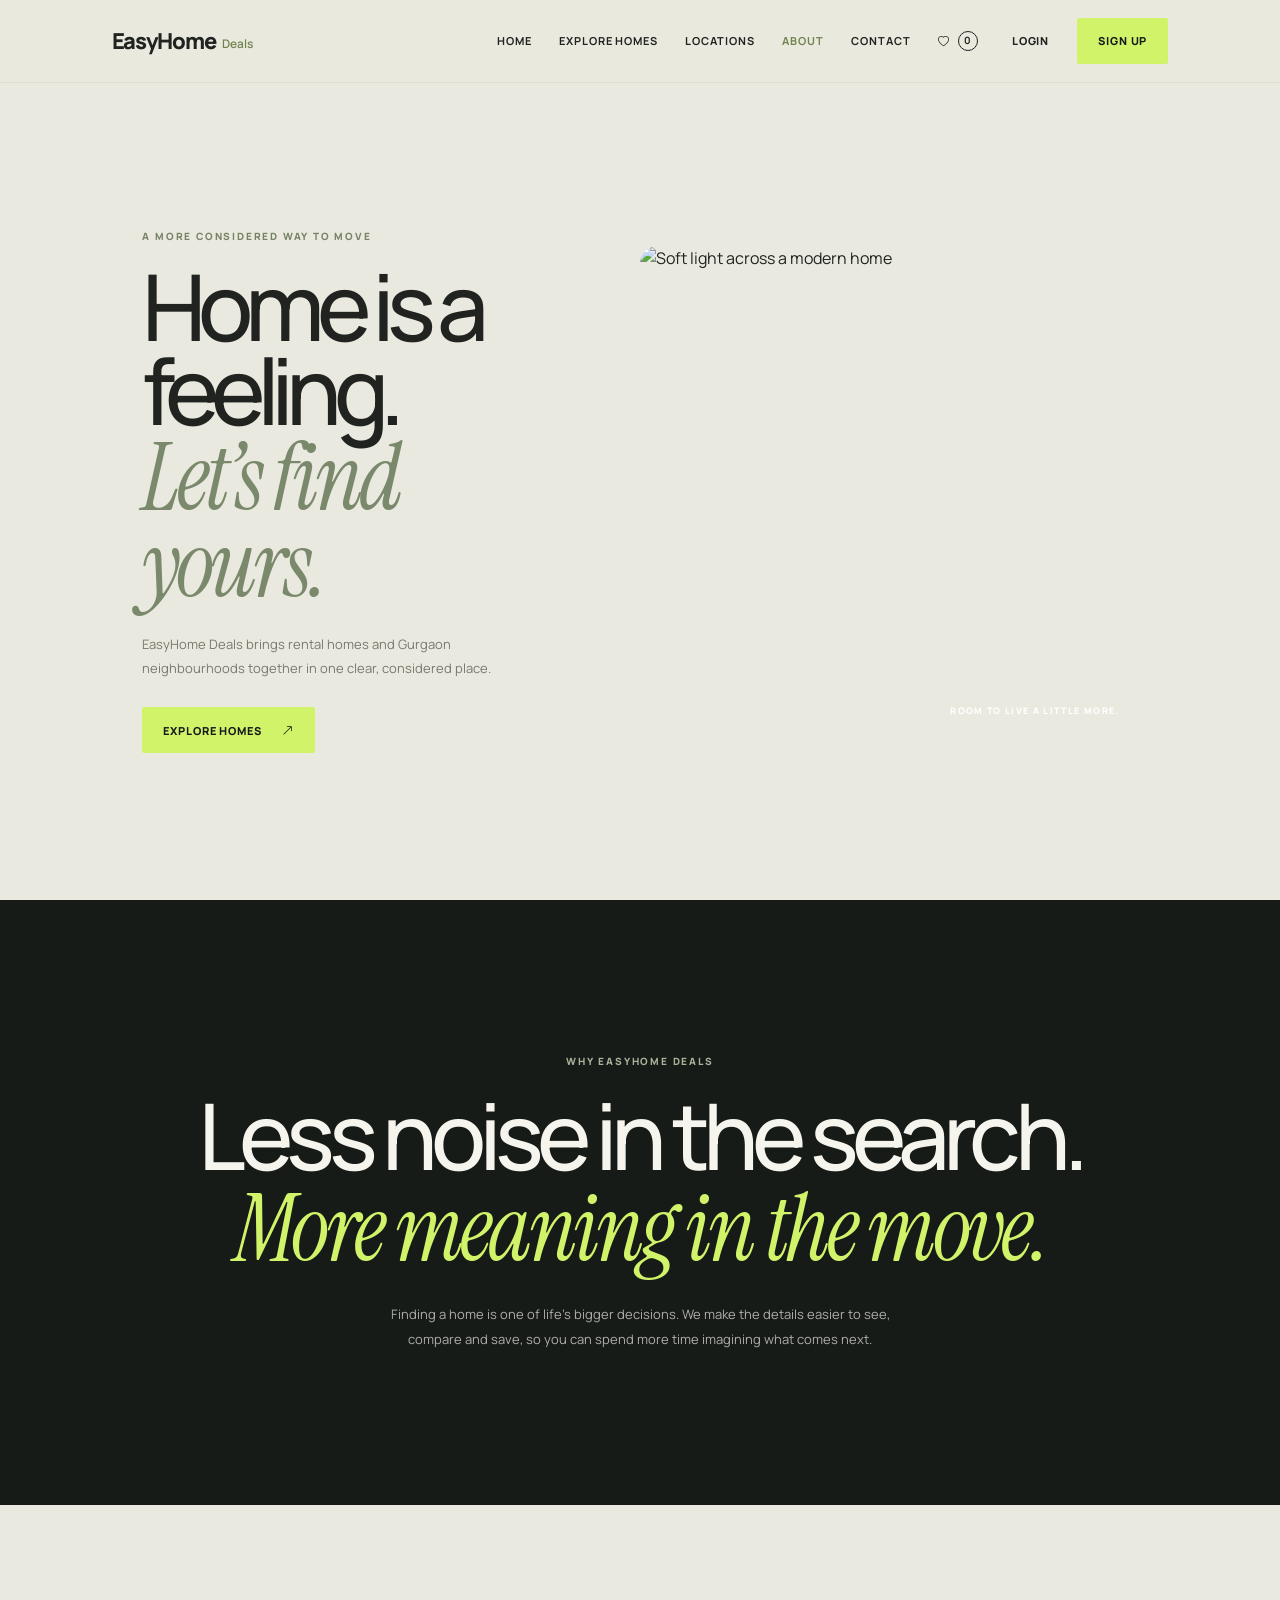
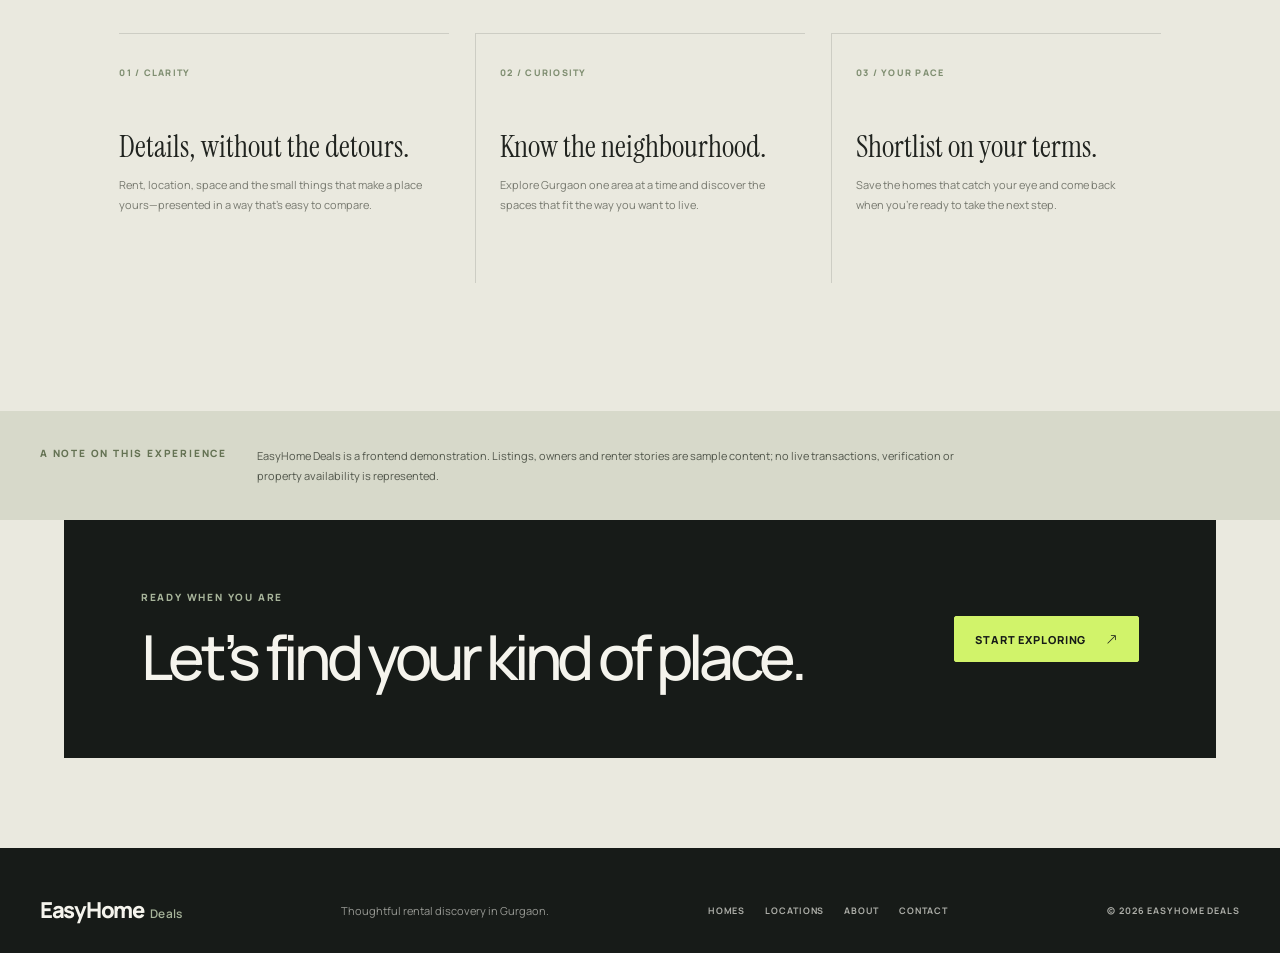
==== commit 0d71f7bd: "Fix EasyHome Deals branding and responsive layout" ====
--- a/about.html
+++ b/about.html
@@ -2,15 +2,15 @@
 <html lang="en">
 <head><meta charset="UTF-8"><meta name="viewport" content="width=device-width, initial-scale=1.0"><title>About | EasyHome Deals</title><link rel="preconnect" href="https://images.unsplash.com"><link rel="stylesheet" href="https://cdn.jsdelivr.net/npm/bootstrap-icons@1.11.3/font/bootstrap-icons.css"><link rel="stylesheet" href="css/style.css"></head>
 <body>
-  <header><nav class="navbar" aria-label="Main navigation"><a class="logo" href="index.html">easyhome<span class="brand-mark">.</span></a><button class="menu-toggle" id="menuToggle" aria-label="Open menu" aria-expanded="false" aria-controls="navLinks"><i class="bi bi-list"></i></button><div class="nav-links" id="navLinks"><a href="index.html">Home</a><a href="explore.html">Explore Homes</a><a href="locations.html">Locations</a><a class="active" href="about.html">About</a><a href="contact.html">Contact</a><a href="wishlist.html" class="wishlist-link"><i class="bi bi-heart"></i><span data-wishlist-count>0</span></a></div><div class="auth-nav" data-auth></div></nav></header>
+  <header><nav class="navbar" aria-label="Main navigation"><a class="logo" href="index.html">EasyHome <span class="brand-deals">Deals</span></a><button class="menu-toggle" id="menuToggle" aria-label="Open menu" aria-expanded="false" aria-controls="navLinks"><i class="bi bi-list"></i></button><div class="nav-links" id="navLinks"><a href="index.html">Home</a><a href="explore.html">Explore Homes</a><a href="locations.html">Locations</a><a class="active" href="about.html">About</a><a href="contact.html">Contact</a><a href="wishlist.html" class="wishlist-link"><i class="bi bi-heart"></i><span data-wishlist-count>0</span></a></div><div class="auth-nav" data-auth></div></nav></header>
   <main class="brand-page">
-    <section class="about-hero"><div><p class="eyebrow">A MORE CONSIDERED WAY TO MOVE</p><h1>Home is a feeling.<br><em>Let’s find yours.</em></h1><p>EasyHome brings rental homes and Gurgaon neighbourhoods together in one clear, considered place.</p><a class="primary-btn" href="explore.html">Explore homes <i class="bi bi-arrow-up-right"></i></a></div><div class="about-image"><img src="https://images.unsplash.com/photo-1600607688969-a5bfcd646154?auto=format&fit=crop&w=1400&q=85" alt="Soft light across a modern home" loading="lazy"><span>ROOM TO LIVE A LITTLE MORE.</span></div></section>
-    <section class="about-manifesto"><p class="eyebrow">WHY EASYHOME</p><h2>Less noise in the search.<br><em>More meaning in the move.</em></h2><p>Finding a home is one of life’s bigger decisions. We make the details easier to see, compare and save, so you can spend more time imagining what comes next.</p></section>
+    <section class="about-hero"><div><p class="eyebrow">A MORE CONSIDERED WAY TO MOVE</p><h1>Home is a feeling.<br><em>Let’s find yours.</em></h1><p>EasyHome Deals brings rental homes and Gurgaon neighbourhoods together in one clear, considered place.</p><a class="primary-btn" href="explore.html">Explore homes <i class="bi bi-arrow-up-right"></i></a></div><div class="about-image"><img src="https://images.unsplash.com/photo-1600607688969-a5bfcd646154?auto=format&fit=crop&w=1400&q=85" alt="Soft light across a modern home" loading="lazy"><span>ROOM TO LIVE A LITTLE MORE.</span></div></section>
+    <section class="about-manifesto"><p class="eyebrow">WHY EASYHOME DEALS</p><h2>Less noise in the search.<br><em>More meaning in the move.</em></h2><p>Finding a home is one of life’s bigger decisions. We make the details easier to see, compare and save, so you can spend more time imagining what comes next.</p></section>
     <section class="about-pillars section-wrap"><article><span>01 / CLARITY</span><h2>Details, without the detours.</h2><p>Rent, location, space and the small things that make a place yours—presented in a way that’s easy to compare.</p></article><article><span>02 / CURIOSITY</span><h2>Know the neighbourhood.</h2><p>Explore Gurgaon one area at a time and discover the spaces that fit the way you want to live.</p></article><article><span>03 / YOUR PACE</span><h2>Shortlist on your terms.</h2><p>Save the homes that catch your eye and come back when you’re ready to take the next step.</p></article></section>
     <section class="about-disclaimer"><span class="eyebrow">A NOTE ON THIS EXPERIENCE</span><p>EasyHome Deals is a frontend demonstration. Listings, owners and renter stories are sample content; no live transactions, verification or property availability is represented.</p></section>
     <section class="cta-banner"><div><p class="eyebrow">READY WHEN YOU ARE</p><h2>Let’s find your kind of place.</h2></div><a class="primary-btn" href="explore.html">Start exploring <i class="bi bi-arrow-up-right"></i></a></section>
   </main>
-  <footer class="site-footer"><div class="footer-content"><a class="logo" href="index.html">easyhome<span class="brand-mark">.</span></a><p>Thoughtful rental discovery in Gurgaon.</p><div class="footer-links"><a href="explore.html">Homes</a><a href="locations.html">Locations</a><a href="about.html">About</a><a href="contact.html">Contact</a></div><span>© 2026 EASYHOME DEALS</span></div></footer>
+  <footer class="site-footer"><div class="footer-content"><a class="logo" href="index.html">EasyHome <span class="brand-deals">Deals</span></a><p>Thoughtful rental discovery in Gurgaon.</p><div class="footer-links"><a href="explore.html">Homes</a><a href="locations.html">Locations</a><a href="about.html">About</a><a href="contact.html">Contact</a></div><span>© 2026 EASYHOME DEALS</span></div></footer>
   <script src="js/data.js"></script><script src="js/app.js"></script>
 </body>
 </html>
--- a/css/style.css
+++ b/css/style.css
@@ -1603,7 +1603,17 @@
 .home-page>header.is-scrolled .menu-toggle { color:var(--ink); }
 .navbar { width:min(1440px,100%); height:82px; margin:auto; padding:0 clamp(22px,5.6vw,88px); gap:34px; }
 .logo { color:var(--ink); font-family:var(--brand-sans); font-size:22px; font-weight:800; letter-spacing:-1.3px; }
-.logo .brand-mark { color:var(--citron); font-size:1.5em; line-height:0; }
+.logo .brand-deals {
+  margin-left:.34em;
+  color:#71834f;
+  font-size:.54em;
+  font-weight:600;
+  letter-spacing:.01em;
+  vertical-align:.08em;
+}
+.home-page>header .logo .brand-deals { color:var(--sage); }
+.home-page>header.is-scrolled .logo .brand-deals { color:#71834f; }
+.site-footer .logo .brand-deals { color:var(--sage); }
 .nav-links { gap:clamp(16px,2.1vw,32px); margin-left:auto; }
 .nav-links a { color:var(--ink); font-size:11px; font-weight:700; letter-spacing:.09em; text-transform:uppercase; transition:color .25s ease,opacity .25s ease; }
 .nav-links a.active { color:#71834f; }
